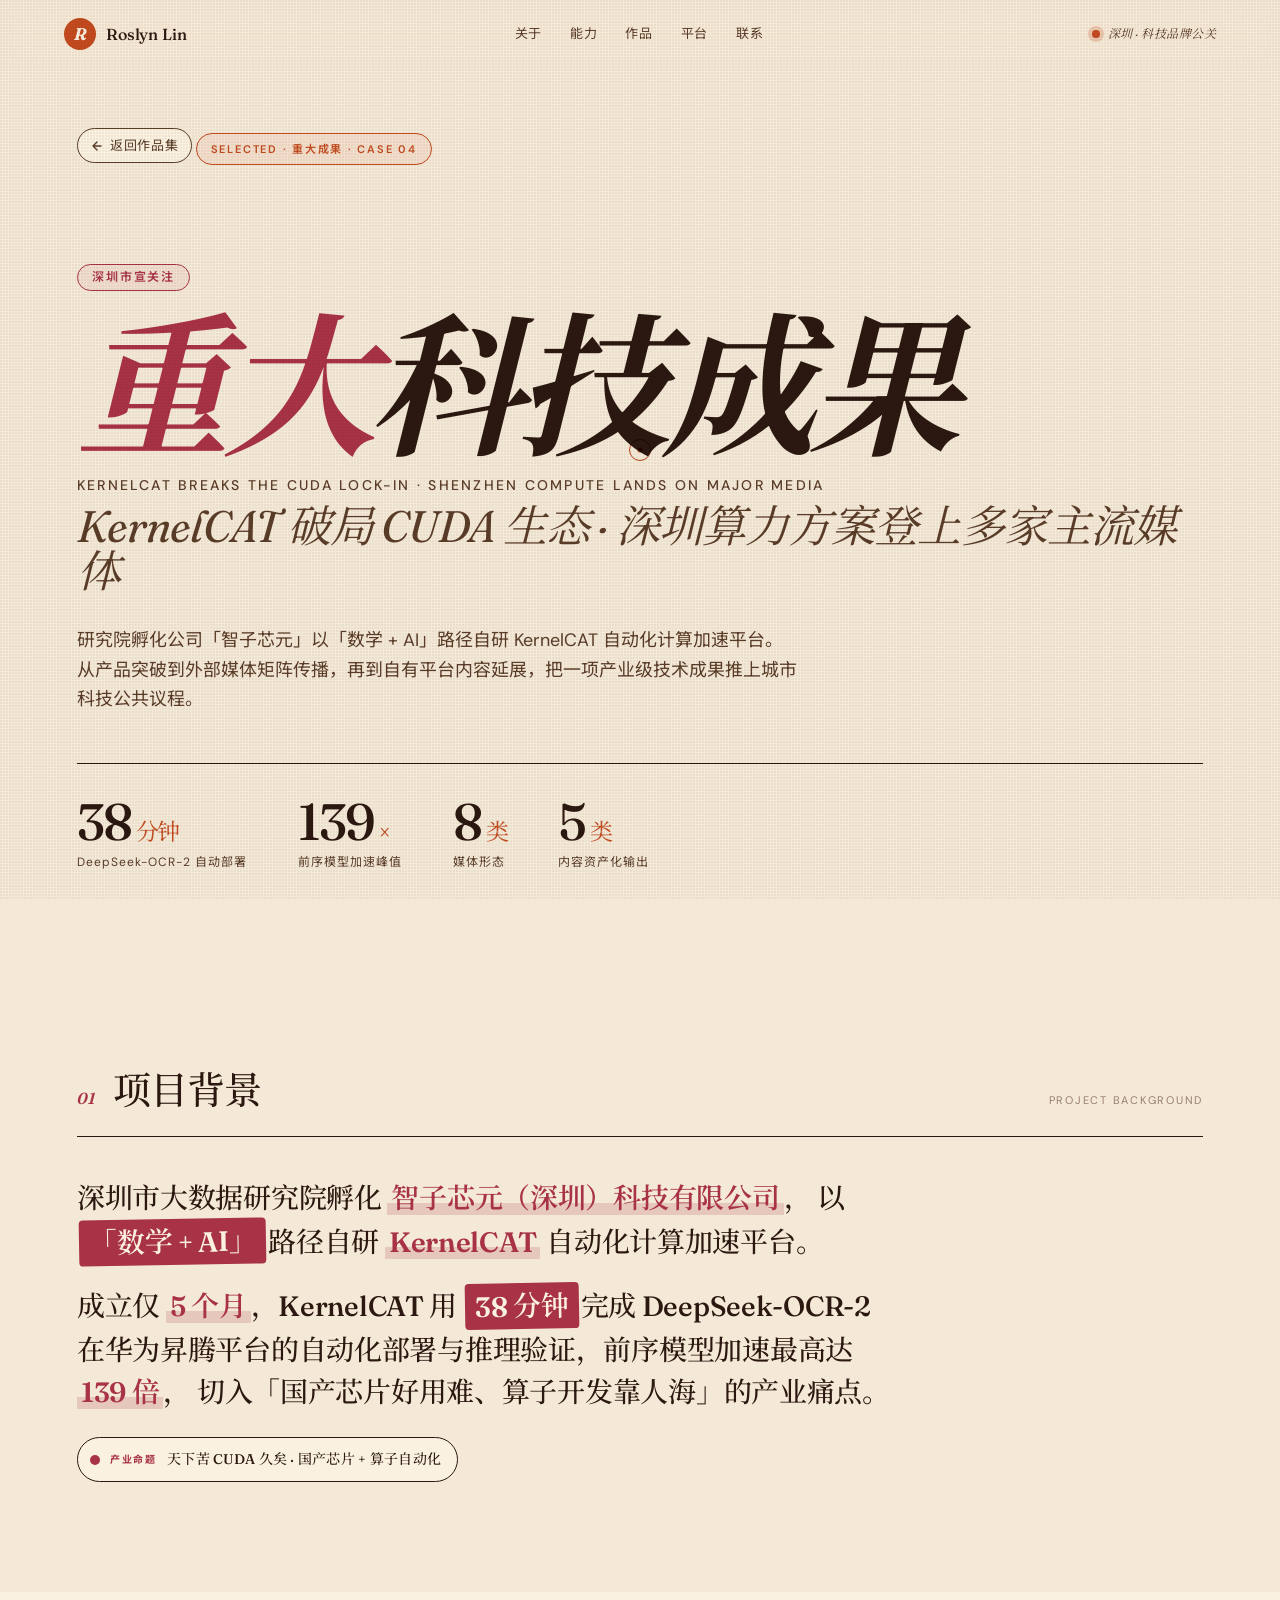
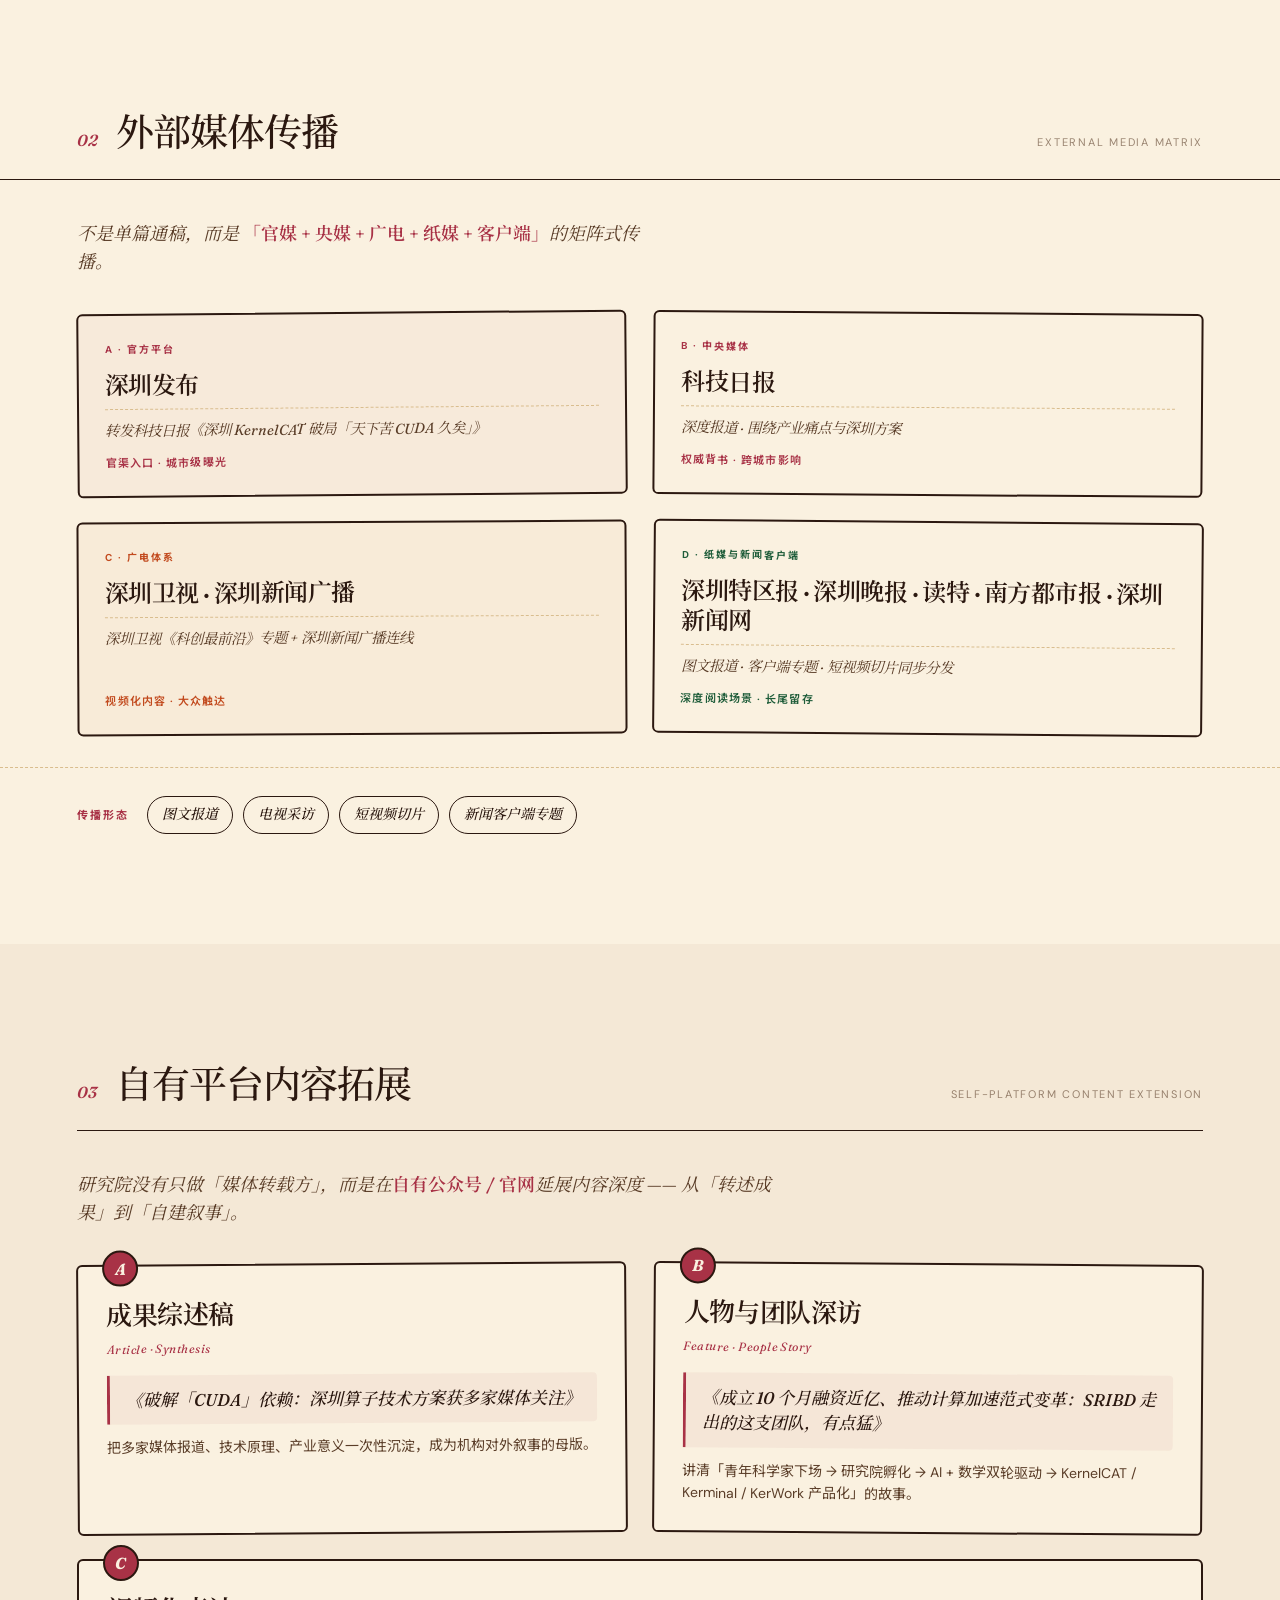
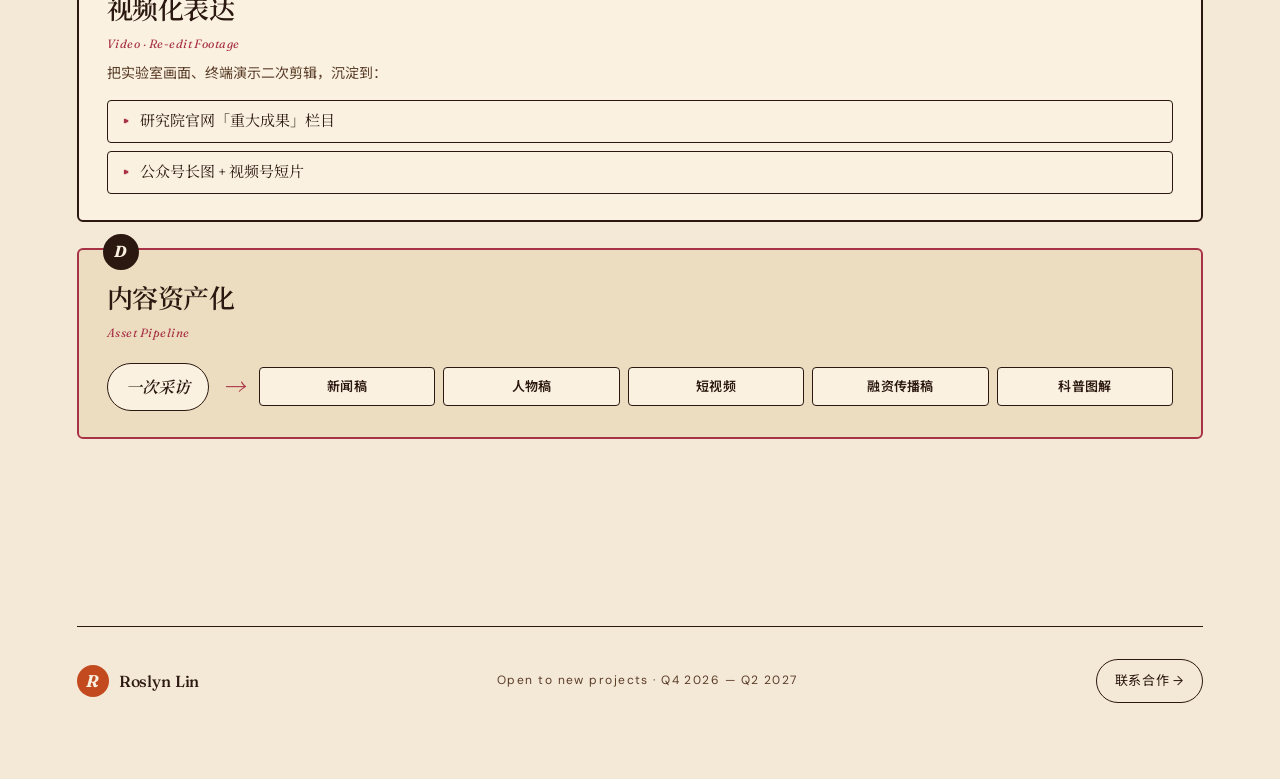
==== project-major-result.html @ 047f0de7 "v3.9.6: 重大成果 project page (KernelCAT) + 标杆塑造移到 03 媒体传播 10" ====
<!DOCTYPE html>
<html lang="zh-CN">
<head>
  <meta charset="UTF-8">
  <meta name="viewport" content="width=device-width, initial-scale=1.0">
  <meta name="description" content="深圳市宣关注重大科技成果 · KernelCAT 破局 CUDA 生态 · 深圳算力方案登上多家主流媒体 · 林镕 Roslyn Lin">
  <title>重大成果 · 项目详情 · 林镕 Roslyn Lin</title>
  <link rel="preconnect" href="https://fonts.googleapis.com">
  <link rel="preconnect" href="https://fonts.gstatic.com" crossorigin>
  <link href="https://fonts.googleapis.com/css2?family=Fraunces:ital,opsz,wght@0,9..144,300;0,9..144,400;0,9..144,500;0,9..144,600;0,9..144,700;1,9..144,300;1,9..144,400&family=DM+Sans:ital,opsz,wght@0,9..40,300;0,9..40,400;0,9..40,500;0,9..40,600;1,9..40,300;1,9..40,400&family=Noto+Serif+SC:wght@400;500;600;700&family=Noto+Sans+SC:wght@300;400;500;600;700&display=swap" rel="stylesheet">
  <link rel="stylesheet" href="styles.css">
</head>
<body class="page-project page-project-major">

  <!-- ============== TOP NAV ============== -->
  <header class="topbar">
    <div class="topbar-inner">
      <a class="brand" href="index.html">
        <span class="brand-mark">R</span>
        <span class="brand-name">Roslyn Lin</span>
      </a>
      <nav class="nav">
        <a href="index.html#about">关于</a>
        <a href="index.html#competencies">能力</a>
        <a href="index.html#work">作品</a>
        <a href="index.html#media">平台</a>
        <a href="index.html#contact">联系</a>
      </nav>
      <div class="meta-tag">
        <span class="meta-dot"></span>
        <span>深圳 · 科技品牌公关</span>
      </div>
    </div>
  </header>

  <main>

    <!-- ============== PAGE HERO ============== -->
    <section class="proj-hero proj-hero-major">
      <a class="back-link" href="index.html#work">
        <svg width="14" height="14" viewBox="0 0 14 14" fill="none"><path d="M11 7H3m0 0l4-4m-4 4l4 4" stroke="currentColor" stroke-width="1.4" stroke-linecap="round" stroke-linejoin="round"/></svg>
        返回作品集
      </a>

      <span class="kicker">Selected · 重大成果 · Case 04</span>

      <h1 class="proj-title">
        <span class="proj-title-tag">深圳市宣关注</span>
        <span class="proj-title-big"><em>重大</em>科技成果</span>
        <span class="proj-title-sub-en">KernelCAT Breaks the CUDA Lock-in · Shenzhen Compute Lands on Major Media</span>
        <span class="proj-subtitle">KernelCAT 破局 CUDA 生态 · 深圳算力方案登上多家主流媒体</span>
      </h1>

      <p class="proj-desc">研究院孵化公司「智子芯元」以「数学 + AI」路径自研 KernelCAT 自动化计算加速平台。从产品突破到外部媒体矩阵传播，再到自有平台内容延展，把一项产业级技术成果推上城市科技公共议程。</p>

      <div class="proj-stats">
        <div class="proj-stat">
          <span class="proj-num">38<small>分钟</small></span>
          <span class="proj-label">DeepSeek-OCR-2 自动部署</span>
        </div>
        <div class="proj-stat">
          <span class="proj-num">139<small>×</small></span>
          <span class="proj-label">前序模型加速峰值</span>
        </div>
        <div class="proj-stat">
          <span class="proj-num">8<small>类</small></span>
          <span class="proj-label">媒体形态</span>
        </div>
        <div class="proj-stat">
          <span class="proj-num">5<small>类</small></span>
          <span class="proj-label">内容资产化输出</span>
        </div>
      </div>
    </section>

    <!-- ============== PROJECT BACKGROUND ============== -->
    <section class="major-section">
      <div class="major-section-head">
        <span class="major-section-num">01</span>
        <h2 class="subhead">项目背景</h2>
        <span class="major-section-en">Project Background</span>
      </div>

      <div class="major-bg">
        <p class="major-bg-text">
          深圳市大数据研究院孵化
          <em>智子芯元（深圳）科技有限公司</em>，
          以 <span class="major-bg-mark">「数学 + AI」</span>路径自研
          <em>KernelCAT</em> 自动化计算加速平台。
        </p>
        <p class="major-bg-text">
          成立仅 <em>5 个月</em>，KernelCAT 用 <span class="major-bg-mark">38 分钟</span>完成
          DeepSeek-OCR-2 在华为昇腾平台的自动化部署与推理验证，前序模型加速最高达 <em>139 倍</em>，
          切入「国产芯片好用难、算子开发靠人海」的产业痛点。
        </p>
        <div class="major-bg-pill">
          <span class="major-bg-pill-tag">产业命题</span>
          <span class="major-bg-pill-text">天下苦 CUDA 久矣 · 国产芯片 + 算子自动化</span>
        </div>
      </div>
    </section>

    <!-- ============== EXTERNAL MEDIA MATRIX ============== -->
    <section class="major-section major-section-alt">
      <div class="major-section-head">
        <span class="major-section-num">02</span>
        <h2 class="subhead">外部媒体传播</h2>
        <span class="major-section-en">External Media Matrix</span>
      </div>

      <p class="major-lead">不是单篇通稿，而是 <em>「官媒 + 央媒 + 广电 + 纸媒 + 客户端」</em>的矩阵式传播。</p>

      <div class="major-media-grid">
        <article class="major-media-card major-media-card-official">
          <div class="major-media-cat">A · 官方平台</div>
          <h3 class="major-media-title">深圳发布</h3>
          <p class="major-media-headline">转发科技日报《深圳 KernelCAT 破局「天下苦 CUDA 久矣」》</p>
          <span class="major-media-role">官渠入口 · 城市级曝光</span>
        </article>

        <article class="major-media-card major-media-card-central">
          <div class="major-media-cat">B · 中央媒体</div>
          <h3 class="major-media-title">科技日报</h3>
          <p class="major-media-headline">深度报道 · 围绕产业痛点与深圳方案</p>
          <span class="major-media-role">权威背书 · 跨城市影响</span>
        </article>

        <article class="major-media-card major-media-card-broadcast">
          <div class="major-media-cat">C · 广电体系</div>
          <h3 class="major-media-title">深圳卫视 · 深圳新闻广播</h3>
          <p class="major-media-headline">深圳卫视《科创最前沿》专题 + 深圳新闻广播连线</p>
          <span class="major-media-role">视频化内容 · 大众触达</span>
        </article>

        <article class="major-media-card major-media-card-press">
          <div class="major-media-cat">D · 纸媒与新闻客户端</div>
          <h3 class="major-media-title">深圳特区报 · 深圳晚报 · 读特 · 南方都市报 · 深圳新闻网</h3>
          <p class="major-media-headline">图文报道 · 客户端专题 · 短视频切片同步分发</p>
          <span class="major-media-role">深度阅读场景 · 长尾留存</span>
        </article>
      </div>

      <div class="major-formats">
        <span class="major-formats-tag">传播形态</span>
        <div class="major-formats-list">
          <span class="major-format">图文报道</span>
          <span class="major-format">电视采访</span>
          <span class="major-format">短视频切片</span>
          <span class="major-format">新闻客户端专题</span>
        </div>
      </div>
    </section>

    <!-- ============== SELF-PLATFORM CONTENT EXTENSION ============== -->
    <section class="major-section">
      <div class="major-section-head">
        <span class="major-section-num">03</span>
        <h2 class="subhead">自有平台内容拓展</h2>
        <span class="major-section-en">Self-Platform Content Extension</span>
      </div>

      <p class="major-lead">研究院没有只做「媒体转载方」，而是在<em>自有公众号 / 官网</em>延展内容深度 —— 从「转述成果」到「自建叙事」。</p>

      <div class="major-own-grid">
        <article class="major-own-card">
          <span class="major-own-num">A</span>
          <h3 class="major-own-title">成果综述稿</h3>
          <p class="major-own-sub">Article · Synthesis</p>
          <blockquote class="major-own-quote">《破解「CUDA」依赖：深圳算子技术方案获多家媒体关注》</blockquote>
          <p class="major-own-desc">把多家媒体报道、技术原理、产业意义一次性沉淀，成为机构对外叙事的母版。</p>
        </article>

        <article class="major-own-card">
          <span class="major-own-num">B</span>
          <h3 class="major-own-title">人物与团队深访</h3>
          <p class="major-own-sub">Feature · People Story</p>
          <blockquote class="major-own-quote">《成立 10 个月融资近亿、推动计算加速范式变革：SRIBD 走出的这支团队，有点猛》</blockquote>
          <p class="major-own-desc">讲清「青年科学家下场 → 研究院孵化 → AI + 数学双轮驱动 → KernelCAT / Kerminal / KerWork 产品化」的故事。</p>
        </article>

        <article class="major-own-card major-own-card-wide">
          <span class="major-own-num">C</span>
          <h3 class="major-own-title">视频化表达</h3>
          <p class="major-own-sub">Video · Re-edit Footage</p>
          <p class="major-own-desc">把实验室画面、终端演示二次剪辑，沉淀到：</p>
          <ul class="major-own-channels">
            <li>研究院官网「重大成果」栏目</li>
            <li>公众号长图 + 视频号短片</li>
          </ul>
        </article>

        <article class="major-own-card major-own-card-wide major-own-card-asset">
          <span class="major-own-num">D</span>
          <h3 class="major-own-title">内容资产化</h3>
          <p class="major-own-sub">Asset Pipeline</p>
          <div class="major-asset-flow">
            <span class="major-asset-node">一次采访</span>
            <span class="major-asset-arrow">→</span>
            <div class="major-asset-grid">
              <span class="major-asset-item">新闻稿</span>
              <span class="major-asset-item">人物稿</span>
              <span class="major-asset-item">短视频</span>
              <span class="major-asset-item">融资传播稿</span>
              <span class="major-asset-item">科普图解</span>
            </div>
          </div>
        </article>
      </div>
    </section>

    <!-- ============== FOOTER ============== -->
    <footer class="site-end">
      <div class="end-divider"></div>
      <div class="end-inner">
        <a class="brand" href="index.html">
          <span class="brand-mark">R</span>
          <span class="brand-name">Roslyn Lin</span>
        </a>
        <p class="end-note">Open to new projects · Q4 2026 — Q2 2027</p>
        <a class="end-back" href="index.html#contact">联系合作 →</a>
      </div>
    </footer>
  </main>

  <!-- custom cursor + scroll -->
  <div class="cursor-dot"></div>
  <div class="cursor-ring"></div>
  <script src="main.js"></script>
</body>
</html>
---- styles.css ----
/* ============================================================
   ROSLYN LIN · PORTFOLIO  v3 — LIVELY EDITORIAL
   Anti-monochrome · high-saturation accents · active typography
   ============================================================ */

:root {
  /* === Lively warm palette (no black/white/gray) === */
  --bg:        #F4E8D6;        /* warm paper */
  --bg-2:      #ECDDC0;        /* cream darker */
  --bg-3:      #E5D2B0;        /* sand */
  --paper:     #FAF1E0;        /* light cream */
  --paper-2:   #F8EBD0;

  /* Deep neutrals — warm, never pure black */
  --ink:       #2B1810;        /* deep cocoa */
  --ink-2:     #5A3D28;        /* warm brown */
  --ink-3:     #8A6644;        /* tan */
  --ink-4:     #B5916A;        /* sand-warm */
  --ink-soft:  #D9BE94;

  /* === Five-section active accent palette === */
  --c-orange:    #C24A1E;      /* persimmon · action */
  --c-orange-2:  #E86A28;
  --c-green:     #1F5D3A;      /* jade · depth */
  --c-green-2:   #2D8250;
  --c-yellow:    #D9A521;      /* mustard · energy */
  --c-yellow-2:  #F2C84B;
  --c-red:       #A83246;      /* wine · breakthrough */
  --c-red-2:     #D14B5F;
  --c-blue:      #2E6B8F;      /* ink-blue · rare use */
  --c-plum:      #6B3A6B;      /* plum · creative */

  /* Theme per section (set inline) */
  --theme:        var(--c-orange);
  --theme-2:      var(--c-orange-2);

  /* Lines */
  --line:         #C8A878;
  --line-2:       #D9BD8E;
  --line-soft:    #E8D4A8;

  /* Type */
  --serif:    "Fraunces", "Noto Serif SC", Georgia, serif;
  --sans:     "DM Sans", "Noto Sans SC", -apple-system, sans-serif;

  /* Spacing */
  --pad-x:    clamp(24px, 5vw, 80px);
  --gap:      clamp(20px, 3vw, 48px);

  /* Motion */
  --ease:     cubic-bezier(0.22, 1, 0.36, 1);
  --ease-2:   cubic-bezier(0.65, 0, 0.35, 1);
}

/* Section themes — give each section its own color */
section.about          { --theme: var(--c-orange); --theme-2: var(--c-orange-2); }
section.stats          { --theme: var(--c-orange); --theme-2: var(--c-yellow); }
section.competencies   { --theme: var(--c-green);  --theme-2: var(--c-green-2); }
section.works          { --theme: var(--c-red);    --theme-2: var(--c-orange); }
section.media          { --theme: var(--c-yellow); --theme-2: var(--c-orange); }
section.timeline-section { --theme: var(--c-plum); --theme-2: var(--c-red); }
section.extras         { --theme: var(--c-green);  --theme-2: var(--c-yellow); }
section.contact        { --theme: var(--c-orange); --theme-2: var(--c-yellow); }

/* ============================================================
   RESET
   ============================================================ */
*, *::before, *::after { box-sizing: border-box; }
html, body { margin: 0; padding: 0; }
html { scroll-behavior: smooth; }
body {
  font-family: var(--sans);
  font-size: 16px;
  line-height: 1.65;
  color: var(--ink);
  background: var(--bg);
  -webkit-font-smoothing: antialiased;
  -moz-osx-font-smoothing: grayscale;
  text-rendering: optimizeLegibility;
  overflow-x: hidden;
  cursor: none;
}

img, svg { display: block; max-width: 100%; }
a { color: inherit; text-decoration: none; }
ul, ol { list-style: none; padding: 0; margin: 0; }
button { font: inherit; cursor: none; border: none; background: none; color: inherit; }

::selection {
  background: var(--c-orange);
  color: var(--paper);
}

/* Subtle warm grain */
body::before {
  content: "";
  position: fixed;
  inset: 0;
  pointer-events: none;
  z-index: 1000;
  opacity: 0.05;
  background-image: radial-gradient(circle at 1px 1px, var(--ink) 1px, transparent 0);
  background-size: 3px 3px;
}

/* ==== Custom cursor ==== */
.cursor {
  position: fixed;
  top: 0; left: 0;
  width: 22px; height: 22px;
  pointer-events: none;
  z-index: 9999;
  mix-blend-mode: multiply;
  will-change: transform;
}
.cursor::before {
  content: "";
  position: absolute;
  top: 50%; left: 50%;
  width: 5px; height: 5px;
  background: var(--c-orange);
  border-radius: 50%;
  transform: translate(-50%, -50%);
}
.cursor::after {
  content: "";
  position: absolute;
  top: 50%; left: 50%;
  width: 22px; height: 22px;
  border: 1.5px solid var(--c-orange);
  border-radius: 50%;
  transform: translate(-50%, -50%);
  transition: width 0.25s var(--ease), height 0.25s var(--ease), border-color 0.25s var(--ease), background 0.25s var(--ease);
}
.cursor.hover::before { background: var(--c-red); }
.cursor.hover::after {
  width: 48px; height: 48px;
  border-color: var(--c-red);
  background: rgba(168, 50, 70, 0.06);
}
@media (max-width: 860px) {
  body, button { cursor: auto; }
  .cursor { display: none; }
}

/* ============================================================
   TYPOGRAPHY BASE
   ============================================================ */
.kicker {
  font-family: var(--sans);
  font-size: 12px;
  font-weight: 600;
  letter-spacing: 0.18em;
  text-transform: uppercase;
  color: var(--theme);
}
.kicker-sub {
  display: block;
  font-family: var(--serif);
  font-style: italic;
  font-size: 13px;
  letter-spacing: 0;
  text-transform: none;
  color: var(--ink-3);
  margin-top: 6px;
}

/* ============================================================
   TOPBAR
   ============================================================ */
.topbar {
  position: fixed;
  top: 0; left: 0; right: 0;
  z-index: 100;
  padding: 18px var(--pad-x);
  background: rgba(244, 232, 214, 0.78);
  backdrop-filter: blur(14px) saturate(140%);
  -webkit-backdrop-filter: blur(14px) saturate(140%);
  border-bottom: 1px solid transparent;
  transition: border-color 0.4s var(--ease), background 0.4s var(--ease);
}
.topbar.scrolled {
  border-bottom-color: var(--line-2);
  background: rgba(244, 232, 214, 0.92);
}
.topbar-inner {
  display: flex;
  align-items: center;
  justify-content: space-between;
  gap: 24px;
  max-width: 1440px;
  margin: 0 auto;
}
.brand {
  display: flex;
  align-items: center;
  gap: 10px;
  font-family: var(--serif);
  font-weight: 500;
  font-size: 16px;
}
.brand-mark {
  display: grid;
  place-items: center;
  width: 32px; height: 32px;
  background: var(--c-orange);
  color: var(--paper);
  font-family: var(--serif);
  font-weight: 700;
  font-style: italic;
  font-size: 17px;
  border-radius: 50%;
  letter-spacing: -0.02em;
  transition: transform 0.4s var(--ease), background 0.4s var(--ease);
}
.brand:hover .brand-mark {
  transform: rotate(-15deg) scale(1.1);
  background: var(--c-red);
}
.brand-name { letter-spacing: -0.01em; color: var(--ink); }
.nav {
  display: flex;
  gap: 28px;
  font-size: 13px;
  letter-spacing: 0.05em;
}
.nav a {
  position: relative;
  padding: 4px 0;
  color: var(--ink-2);
  transition: color 0.3s var(--ease);
}
.nav a:hover, .nav a.active { color: var(--c-orange); }
.nav a::after {
  content: "";
  position: absolute;
  bottom: 0; left: 0;
  width: 0; height: 2px;
  background: var(--c-orange);
  transition: width 0.4s var(--ease);
}
.nav a:hover::after, .nav a.active::after { width: 100%; }
.meta-tag {
  display: flex;
  align-items: center;
  gap: 8px;
  font-size: 12px;
  color: var(--ink-2);
  letter-spacing: 0.04em;
  font-family: var(--serif);
  font-style: italic;
}
.meta-dot {
  width: 8px; height: 8px;
  border-radius: 50%;
  background: var(--c-orange);
  box-shadow: 0 0 0 4px rgba(194, 74, 30, 0.22);
  animation: pulse 2.4s ease-in-out infinite;
}
@keyframes pulse {
  0%, 100% { box-shadow: 0 0 0 4px rgba(194, 74, 30, 0.22); }
  50%      { box-shadow: 0 0 0 10px rgba(194, 74, 30, 0.04); }
}

/* ============================================================
   FLOATING STICKERS (page decorations)
   ============================================================ */
.sticker {
  position: absolute;
  font-family: var(--serif);
  font-style: italic;
  font-weight: 400;
  pointer-events: none;
  z-index: 5;
}
.sticker-portfolio {
  bottom: 10%;
  right: 6%;
  font-size: 13px;
  color: var(--paper);
  background: var(--c-red);
  padding: 8px 16px;
  transform: rotate(8deg);
  border-radius: 100px;
  letter-spacing: 0.04em;
}

/* ============================================================
   HERO
   ============================================================ */
.hero {
  position: relative;
  min-height: 120vh;
  padding: 200px var(--pad-x) 120px;
  display: flex;
  align-items: center;
  overflow: hidden;
}
.hero::before {
  content: "";
  position: absolute;
  inset: 0;
  background:
    radial-gradient(ellipse at 12% 20%, rgba(194, 74, 30, 0.18), transparent 40%),
    radial-gradient(ellipse at 90% 80%, rgba(31, 93, 58, 0.14), transparent 45%),
    radial-gradient(circle at 50% 100%, rgba(217, 165, 33, 0.12), transparent 60%);
  pointer-events: none;
  z-index: 0;
}
.hero-grid {
  width: 100%;
  max-width: 1440px;
  margin: 0 auto;
  position: relative;
  z-index: 2;
}
.hero-meta {
  display: flex;
  flex-direction: column;
  gap: 4px;
  margin-bottom: clamp(40px, 8vh, 80px);
}
.hero-title {
  font-family: "Noto Serif SC", "Fraunces", Georgia, serif;
  font-weight: 700;
  font-size: clamp(56px, 11vw, 180px);
  line-height: 1.12;
  letter-spacing: -0.04em;
  margin: 0 0 24px;
  color: var(--ink);
  font-feature-settings: "ss01" on;
}
.line { display: block; overflow: hidden; position: relative; padding: 0.06em 0; }
.line-1 { padding-left: 0; }
.line-2 { padding-left: clamp(40px, 8vw, 120px); }
.line-3 { padding-left: 0; }
.line-4 { padding-left: clamp(80px, 14vw, 200px); }

.line-1 .word {
  color: var(--c-orange);
  font-style: italic;
  font-weight: 800;
  letter-spacing: -0.05em;
}
.line-2 .word {
  color: var(--ink);
  font-weight: 700;
  letter-spacing: -0.04em;
  font-style: normal;
}
.line-3 .word {
  color: var(--c-green);
  font-style: italic;
  font-weight: 800;
  letter-spacing: -0.05em;
}
.line-4 .word {
  color: var(--ink);
  font-weight: 700;
  letter-spacing: -0.04em;
  font-style: normal;
  display: inline-block;
  transform: rotate(-2deg);
  position: relative;
}
.line-4 .word em {
  font-style: italic;
  color: var(--c-red);
  font-weight: 800;
  display: inline-block;
  transform: rotate(2deg);
}

/* Single highlight — keep only one for breathing room */
.hl {
  position: relative;
  display: inline-block;
  padding: 0 0.08em;
  z-index: 0;
}
.hl::before {
  content: "";
  position: absolute;
  inset: 18% 0 12% 0;
  background: var(--c-yellow);
  z-index: -1;
  transform: skewX(-8deg);
  border-radius: 2px;
}
.hl-yellow {
  position: relative;
  display: inline-block;
  padding: 0 0.08em;
  z-index: 0;
}
.hl-yellow::before {
  content: "";
  position: absolute;
  inset: 18% 0 12% 0;
  background: var(--c-orange);
  z-index: -1;
  transform: skewX(-8deg);
  border-radius: 2px;
  opacity: 0.95;
}
.hl-green {
  position: relative;
  display: inline-block;
  padding: 0 0.08em;
  z-index: 0;
}
.hl-green::before {
  content: "";
  position: absolute;
  inset: 18% 0 12% 0;
  background: var(--c-yellow-2);
  z-index: -1;
  transform: skewX(-6deg);
  border-radius: 2px;
}

.hero-bottom {
  display: flex;
  align-items: flex-end;
  justify-content: space-between;
  gap: 40px;
  margin-top: clamp(80px, 14vh, 140px);
  padding-top: 32px;
  border-top: 1px solid var(--line-2);
}
.hero-intro { max-width: 560px; }
.lead {
  font-family: var(--serif);
  font-size: clamp(20px, 2vw, 26px);
  line-height: 1.4;
  margin: 0 0 10px;
  font-weight: 400;
}
.lead strong {
  font-weight: 600;
  background: linear-gradient(120deg, var(--c-orange) 0%, var(--c-red) 100%);
  -webkit-background-clip: text;
  background-clip: text;
  -webkit-text-fill-color: transparent;
}
.lead-sub {
  font-size: 14.5px;
  line-height: 1.65;
  color: var(--ink-2);
  margin: 0;
}

.ghost-cta {
  display: inline-flex;
  align-items: center;
  gap: 10px;
  padding: 14px 22px;
  border: 1.5px solid var(--ink);
  border-radius: 100px;
  font-size: 13px;
  letter-spacing: 0.06em;
  color: var(--ink);
  background: var(--paper);
  transition: all 0.4s var(--ease);
  position: relative;
}
.ghost-cta:hover {
  background: var(--c-orange);
  border-color: var(--c-orange);
  color: var(--paper);
  transform: rotate(-2deg);
}
.ghost-cta svg { transition: transform 0.4s var(--ease); }
.ghost-cta:hover svg { transform: translateX(4px) rotate(0deg); }

.scroll-cue {
  position: absolute;
  bottom: 30px;
  left: var(--pad-x);
  display: flex;
  align-items: center;
  gap: 12px;
  font-size: 11px;
  letter-spacing: 0.18em;
  text-transform: uppercase;
  color: var(--ink-3);
  z-index: 2;
}
.scroll-line {
  width: 60px; height: 1px;
  background: var(--ink-3);
  position: relative;
  overflow: hidden;
}
.scroll-line::after {
  content: "";
  position: absolute;
  inset: 0;
  background: var(--c-orange);
  transform: translateX(-100%);
  animation: scrollLine 2.4s ease-in-out infinite;
}
@keyframes scrollLine {
  0% { transform: translateX(-100%); }
  60% { transform: translateX(100%); }
  100% { transform: translateX(100%); }
}

/* ============================================================
   DECK (marquee)
   ============================================================ */
.deck {
  border-top: 2px solid var(--ink);
  border-bottom: 2px solid var(--ink);
  overflow: hidden;
  padding: 32px 0;
  background: var(--c-yellow);
  transform: rotate(-1.2deg);
  margin: 40px 0 -20px;
  position: relative;
  z-index: 3;
}
.deck-track {
  display: flex;
  gap: 36px;
  white-space: nowrap;
  animation: marquee 50s linear infinite;
  font-family: var(--serif);
  font-size: clamp(24px, 3vw, 44px);
  font-weight: 400;
  letter-spacing: -0.015em;
  color: var(--ink);
}
.deck-track span:nth-child(odd) {
  color: var(--c-red);
  font-style: italic;
}
@keyframes marquee {
  from { transform: translateX(0); }
  to   { transform: translateX(-50%); }
}

/* ============================================================
   SECTION HEAD
   ============================================================ */
section { padding: clamp(80px, 12vh, 140px) var(--pad-x); position: relative; }

.section-head {
  display: flex;
  align-items: baseline;
  gap: 24px;
  margin-bottom: clamp(40px, 6vh, 80px);
  max-width: 1440px;
  margin-left: auto;
  margin-right: auto;
  padding-bottom: 24px;
  border-bottom: 1px solid var(--line-2);
  position: relative;
}
.num {
  font-family: var(--serif);
  font-style: italic;
  font-size: 22px;
  color: var(--theme);
  font-weight: 500;
  background: var(--theme);
  -webkit-background-clip: text;
  background-clip: text;
  -webkit-text-fill-color: transparent;
}
.section-title {
  font-family: var(--serif);
  font-weight: 400;
  font-size: clamp(28px, 4vw, 48px);
  line-height: 1;
  letter-spacing: -0.02em;
  margin: 0;
  color: var(--ink);
}
.section-zh {
  font-size: 13px;
  letter-spacing: 0.16em;
  color: var(--ink-3);
  margin-left: auto;
}
.section-head::after {
  content: "";
  position: absolute;
  bottom: -4px; left: 0;
  width: 60px; height: 4px;
  background: var(--theme);
}

.lead-text {
  font-family: var(--serif);
  font-size: clamp(20px, 2.2vw, 30px);
  line-height: 1.35;
  font-weight: 400;
  color: var(--ink-2);
  max-width: 800px;
  margin: 0 0 clamp(60px, 8vh, 100px);
  letter-spacing: -0.015em;
}
.lead-text em { font-style: italic; color: var(--theme); }

/* ============================================================
   ABOUT
   ============================================================ */
.about { background: var(--bg); position: relative; }
.about-grid {
  display: grid;
  grid-template-columns: 1.5fr 1fr;
  gap: clamp(40px, 6vw, 100px);
  max-width: 1440px;
  margin: 0 auto;
}
.about-main .display {
  font-family: var(--serif);
  font-size: clamp(28px, 4vw, 52px);
  line-height: 1.18;
  letter-spacing: -0.025em;
  font-weight: 400;
  margin: 0 0 40px;
  color: var(--ink);
}
.about-main .display em {
  font-style: italic;
  color: var(--c-orange);
  font-weight: 500;
  position: relative;
  display: inline-block;
}
.about-main .display em::after {
  content: "";
  position: absolute;
  bottom: 4px; left: 0;
  width: 100%; height: 8px;
  background: var(--c-yellow);
  opacity: 0.5;
  z-index: -1;
}
.body {
  font-size: 16px;
  line-height: 1.75;
  color: var(--ink-2);
  margin: 0 0 18px;
  max-width: 60ch;
}
.body strong { color: var(--c-orange); font-weight: 700; }

.field-list {
  margin-top: 50px;
  padding-top: 30px;
  border-top: 2px solid var(--ink);
}
.field {
  display: grid;
  grid-template-columns: 100px 1fr;
  gap: 24px;
  padding: 14px 0;
  border-bottom: 1px dashed var(--line-2);
}
.field-key {
  font-size: 12px;
  letter-spacing: 0.16em;
  text-transform: uppercase;
  color: var(--c-orange);
  padding-top: 3px;
  font-weight: 600;
}
.field-val {
  font-family: var(--serif);
  font-size: 15.5px;
  color: var(--ink);
  font-weight: 400;
}

.about-side {
  display: flex;
  flex-direction: column;
  gap: 40px;
  padding-top: 14px;
}
.aside-label {
  font-size: 11px;
  letter-spacing: 0.2em;
  text-transform: uppercase;
  color: var(--c-green);
  margin-bottom: 18px;
  padding-bottom: 8px;
  border-bottom: 1px solid var(--line-2);
  font-weight: 600;
}
.about-side ul {
  display: flex;
  flex-wrap: wrap;
  gap: 8px;
}
.about-side li {
  font-family: var(--serif);
  font-size: 14px;
  padding: 6px 14px;
  background: var(--paper);
  border: 1px solid var(--line-2);
  border-radius: 100px;
  color: var(--ink-2);
  transition: all 0.3s var(--ease);
}
.about-side li:nth-child(2n) { border-color: var(--c-yellow); color: var(--ink); }
.about-side li:nth-child(3n) { border-color: var(--c-red); color: var(--ink); }
.about-side li:hover {
  background: var(--c-orange);
  color: var(--paper);
  border-color: var(--c-orange);
  transform: translateY(-2px) rotate(-2deg);
}

/* ============================================================
   STATS — bold colored layout
   ============================================================ */
.stats {
  background: var(--c-orange);
  color: var(--paper);
  padding: clamp(80px, 14vh, 160px) var(--pad-x);
  position: relative;
  overflow: hidden;
}
.stats::before {
  content: "";
  position: absolute;
  inset: 0;
  background:
    radial-gradient(circle at 20% 30%, rgba(217, 165, 33, 0.4), transparent 50%),
    radial-gradient(circle at 80% 70%, rgba(168, 50, 70, 0.3), transparent 60%);
  pointer-events: none;
}
.stats::after {
  content: "NUMBERS";
  position: absolute;
  top: 30px; right: var(--pad-x);
  font-family: var(--serif);
  font-style: italic;
  font-size: clamp(80px, 14vw, 220px);
  font-weight: 300;
  color: var(--paper);
  opacity: 0.08;
  letter-spacing: -0.04em;
  pointer-events: none;
}
.stats .stat-row {
  display: grid;
  max-width: 1440px;
  margin: 0 auto;
  position: relative;
}
.stats .stat-row + .stat-row {
  border-top: 1px solid rgba(250, 241, 224, 0.18);
}

/* === Row layouts: 3 different rhythms === */
.stats .row-1col { grid-template-columns: 1fr; }
.stats .row-2col { grid-template-columns: 1fr 1fr; }
.stats .row-3col { grid-template-columns: 1fr 1fr 1fr; }

.stat {
  padding: clamp(36px, 6vh, 64px) clamp(20px, 3vw, 50px);
  position: relative;
}
/* vertical dividers */
.row-2col .stat + .stat,
.row-3col .stat + .stat { border-left: 1px solid rgba(250, 241, 224, 0.18); }

/* row 1: horizontal layout — number left, body right */
.stats .stat-large {
  display: grid;
  grid-template-columns: auto 1fr;
  align-items: center;
  gap: clamp(32px, 5vw, 80px);
  padding: clamp(60px, 9vh, 100px) clamp(20px, 3vw, 50px);
}
.stats .stat-large .stat-body {
  display: flex;
  flex-direction: column;
  gap: 10px;
  max-width: 540px;
}
.stats .stat-large .stat-desc {
  font-size: 14px;
  line-height: 1.7;
  color: rgba(250, 241, 224, 0.8);
  margin: 0;
}

/* num color accents per row (paper/yellow alternating per cell) */
.stats .row-1col .stat-num { color: var(--c-yellow); }
.stats .row-2col .stat:nth-child(1) .stat-num { color: var(--paper); }
.stats .row-2col .stat:nth-child(2) .stat-num { color: var(--c-yellow); }
.stats .row-3col .stat:nth-child(1) .stat-num { color: var(--c-yellow); }
.stats .row-3col .stat:nth-child(2) .stat-num { color: var(--paper); }
.stats .row-3col .stat:nth-child(3) .stat-num { color: var(--paper); }

/* row 1 stat — number sits inline with suffix on same baseline */
.stats .stat-large .stat-num {
  font-size: clamp(120px, 18vw, 280px);
  font-weight: 400;
  letter-spacing: -0.06em;
  line-height: 0.85;
}
.stats .stat-large .stat-suffix {
  font-size: clamp(40px, 5.5vw, 80px);
  margin-left: 8px;
  vertical-align: 0.18em;
}

.stat-num {
  display: inline-block;
  font-family: var(--serif);
  font-size: clamp(60px, 9vw, 140px);
  line-height: 0.9;
  font-weight: 400;
  letter-spacing: -0.05em;
  font-feature-settings: "lnum" on, "ss01" on;
  color: var(--paper);
}
.stat-suffix {
  font-family: var(--serif);
  font-style: italic;
  font-size: clamp(24px, 3vw, 44px);
  color: var(--paper);
  margin-left: 4px;
  font-weight: 400;
  opacity: 0.85;
}
.stat-label {
  display: block;
  margin-top: 16px;
  font-size: 13px;
  letter-spacing: 0.14em;
  text-transform: uppercase;
  color: rgba(250, 241, 224, 0.8);
  font-weight: 500;
}

/* ============================================================
   COMPETENCIES
   ============================================================ */
.competencies { background: var(--bg-2); }

.comp-grid {
  display: grid;
  grid-template-columns: repeat(12, 1fr);
  gap: 16px;
  max-width: 1440px;
  margin: 0 auto;
}
.comp-card {
  padding: 40px 36px 50px;
  background: var(--paper);
  position: relative;
  transition: transform 0.5s var(--ease), background 0.5s var(--ease), color 0.5s var(--ease);
  overflow: hidden;
  border: none;
}
.comp-card.c1 { grid-column: 1 / span 7; }
.comp-card.c2 { grid-column: 8 / span 5; }
.comp-card.c3 { grid-column: 1 / span 5; }
.comp-card.c4 { grid-column: 6 / span 7; }
.comp-card.c5 { grid-column: 1 / span 8; }
.comp-card.c6 { grid-column: 9 / span 4; }

.comp-card:nth-child(1) { --accent-color: var(--c-orange); }
.comp-card:nth-child(2) { --accent-color: var(--c-green); }
.comp-card:nth-child(3) { --accent-color: var(--c-yellow); }
.comp-card:nth-child(4) { --accent-color: var(--c-red); }
.comp-card:nth-child(5) { --accent-color: var(--c-plum); }
.comp-card:nth-child(6) { --accent-color: var(--c-blue); }

/* Per-card unique decorations */
.c1 { background: var(--paper); }
.c1 .comp-deco.deco-line {
  position: absolute;
  top: 0; left: 0;
  width: 100%; height: 10px;
  background: var(--c-orange);
}
.c1:hover .comp-deco.deco-line { height: 100%; opacity: 0.15; transition: height 0.5s var(--ease); }

.c2 { background: var(--bg); border: 2px solid var(--ink); }
.c2 .comp-deco.deco-dot {
  position: absolute;
  top: 36px; right: 32px;
  width: 60px; height: 60px;
  background: var(--c-green);
  border-radius: 50%;
  z-index: 0;
}
.c2 .comp-deco.deco-dot::after {
  content: "";
  position: absolute;
  inset: 18px;
  background: var(--paper);
  border-radius: 50%;
}
.c2 .comp-deco.deco-line-bottom {
  position: absolute;
  bottom: 0; left: 0;
  width: 70%; height: 4px;
  background: var(--c-green);
}
.c2 > *:not(.comp-deco) { position: relative; z-index: 1; }

.c3 { background: var(--c-yellow); color: var(--ink); }
.c3::after {
  content: "";
  position: absolute;
  inset: 0;
  background: radial-gradient(circle at 1px 1px, rgba(43, 24, 16, 0.18) 1px, transparent 0);
  background-size: 8px 8px;
  pointer-events: none;
}
.c3 > * { position: relative; z-index: 1; }
.c3 .comp-i { background: var(--ink); color: var(--paper); border-color: var(--ink); }
.c3 h3, .c3 .comp-label { color: var(--ink); }
.c3 p { color: var(--ink-2); }

.comp-platforms {
  display: flex;
  gap: 8px;
  margin-top: 20px;
}
.plat {
  width: 44px; height: 44px;
  display: grid;
  place-items: center;
  border-radius: 50%;
  font-family: var(--serif);
  font-weight: 700;
  font-size: 16px;
  color: var(--paper);
  background: var(--ink);
  transition: transform 0.3s var(--ease);
}
.plat.p1 { background: var(--c-green); }
.plat.p2 { background: var(--c-blue); }
.plat.p3 { background: var(--c-orange); }
.plat.p4 { background: var(--c-red); }
.plat:hover { transform: translateY(-4px) rotate(8deg); }

.c4 {
  background: var(--ink);
  color: var(--paper);
}
.c4 .comp-giant-num {
  position: absolute;
  top: -10px; right: -10px;
  font-family: var(--serif);
  font-style: italic;
  font-weight: 300;
  font-size: 200px;
  line-height: 1;
  color: var(--c-red);
  opacity: 0.18;
  pointer-events: none;
  letter-spacing: -0.05em;
}
.c4 .comp-i { background: var(--c-red); color: var(--paper); border-color: var(--c-red); }
.c4 .comp-label { color: var(--c-yellow); }
.c4 h3 { color: var(--paper); }
.c4 p { color: rgba(250, 241, 224, 0.8); }
.c4 .comp-tags li {
  background: transparent;
  border-color: rgba(250, 241, 224, 0.3);
  color: rgba(250, 241, 224, 0.8);
}

.c5 {
  background: var(--paper);
  border: 2px dashed var(--c-plum);
}
.c5 .comp-deco.deco-stamp {
  position: absolute;
  top: 30px; right: 30px;
  display: inline-block;
  padding: 8px 16px;
  background: var(--c-plum);
  color: var(--paper);
  font-family: var(--serif);
  font-size: 12px;
  font-weight: 700;
  letter-spacing: 0.12em;
  transform: rotate(8deg);
  border: 2px solid var(--paper);
  outline: 1.5px solid var(--c-plum);
  font-style: italic;
}
.c5 .comp-i { background: var(--c-plum); color: var(--paper); border-color: var(--c-plum); }
.c5 .comp-label { color: var(--c-plum); }
.c5 h3 { color: var(--ink); }

.c6 {
  background: var(--c-blue);
  color: var(--paper);
  transform: rotate(-1deg);
}
.c6:hover { transform: rotate(0) translateY(-4px); }
.c6 .comp-deco.deco-burst {
  position: absolute;
  top: 30px; right: 30px;
  font-size: 60px;
  color: var(--c-yellow);
  font-family: var(--serif);
  animation: spinBurst 8s linear infinite;
}
@keyframes spinBurst {
  from { transform: rotate(0); }
  to   { transform: rotate(360deg); }
}
.c6 .rotate-title {
  transform: rotate(-2deg);
  display: inline-block;
  transform-origin: left center;
}
.c6 .comp-i { background: var(--paper); color: var(--c-blue); border-color: var(--paper); }
.c6 .comp-label { color: var(--c-yellow); }
.c6 h3 { color: var(--paper); }
.c6 p { color: rgba(250, 241, 224, 0.85); }
.c6 .comp-tags li {
  background: transparent;
  border-color: rgba(250, 241, 224, 0.4);
  color: rgba(250, 241, 224, 0.85);
}

/* Common comp elements */
.comp-card h3 {
  font-family: "Noto Serif SC", var(--serif);
  font-weight: 700;
  font-size: clamp(24px, 2.4vw, 32px);
  line-height: 1.15;
  letter-spacing: -0.02em;
  margin: 0 0 16px;
}
.comp-card p {
  font-size: 14.5px;
  line-height: 1.7;
  color: var(--ink-2);
  margin: 0 0 24px;
  transition: color 0.4s var(--ease);
  max-width: 56ch;
}
.comp-card .comp-label {
  display: block;
  font-family: var(--sans);
  font-size: 10px;
  letter-spacing: 0.24em;
  text-transform: uppercase;
  color: var(--accent-color);
  margin-bottom: 12px;
  font-weight: 700;
}
.comp-i {
  position: absolute;
  top: 30px; right: 32px;
  font-family: var(--serif);
  font-style: italic;
  font-size: 14px;
  color: var(--accent-color);
  display: inline-block;
  padding: 3px 10px;
  border: 1.5px solid var(--accent-color);
  border-radius: 100px;
  font-weight: 600;
  transition: all 0.4s var(--ease);
  z-index: 2;
  background: transparent;
}
.comp-tags {
  display: flex;
  flex-wrap: wrap;
  gap: 6px;
}
.comp-tags li {
  font-size: 11px;
  padding: 4px 10px;
  border: 1px solid var(--line-2);
  border-radius: 100px;
  color: var(--ink-2);
  letter-spacing: 0.04em;
  transition: all 0.4s var(--ease);
}

/* ============================================================
   WORKS / FEATURED PROJECTS
   ============================================================ */
.works { background: var(--bg); }

.featured-project {
  display: grid;
  grid-template-columns: 1fr 1fr;
  gap: clamp(48px, 7vw, 120px);
  align-items: center;
  max-width: 1440px;
  margin: 0 auto clamp(80px, 10vh, 120px);
  padding: clamp(40px, 6vw, 80px) 0;
  border-top: 1px solid var(--line-2);
  position: relative;
}
.featured-project.reverse { direction: rtl; }
.featured-project.reverse > * { direction: ltr; }

.featured-project::before {
  content: "";
  position: absolute;
  top: -2px; left: 0;
  width: 120px; height: 4px;
  background: var(--c-red);
}
.featured-project.fp-2::before { background: var(--c-green); }
.fp-meta { max-width: 560px; }
.featured-project.reverse .fp-meta { margin-left: auto; }
.fp-tag {
  display: inline-block;
  font-size: 11px;
  letter-spacing: 0.2em;
  text-transform: uppercase;
  color: var(--c-red);
  padding: 4px 12px;
  margin-bottom: 24px;
  border: 1.5px solid var(--c-red);
  border-radius: 100px;
  font-weight: 600;
}
.featured-project.fp-2 .fp-tag { color: var(--c-green); border-color: var(--c-green); }
.fp-title {
  font-family: var(--serif);
  font-weight: 400;
  font-size: clamp(36px, 5vw, 64px);
  line-height: 1.0;
  letter-spacing: -0.03em;
  margin: 0 0 24px;
  color: var(--ink);
}
.featured-project.fp-1 .fp-title em,
.featured-project.fp-1 .fp-title .accent {
  color: var(--c-orange);
  font-style: italic;
}
.featured-project.fp-2 .fp-title em,
.featured-project.fp-2 .fp-title .accent {
  color: var(--c-green);
  font-style: italic;
}
.fp-desc {
  font-size: 15.5px;
  line-height: 1.75;
  color: var(--ink-2);
  margin: 0 0 36px;
  max-width: 50ch;
}
.fp-stats {
  display: flex;
  align-items: baseline;
  gap: clamp(24px, 4vw, 48px);
  padding: 24px 0;
  border-top: 2px solid var(--ink);
  border-bottom: 2px solid var(--ink);
  margin-bottom: 30px;
}
.fp-stat { flex: 1; }
.fp-num {
  display: block;
  font-family: var(--serif);
  font-size: clamp(28px, 3.5vw, 44px);
  font-weight: 500;
  letter-spacing: -0.02em;
  color: var(--c-red);
  line-height: 1;
}
.featured-project.fp-2 .fp-num { color: var(--c-green); }
.fp-num small {
  font-size: 0.5em;
  color: var(--c-orange);
  margin-left: 2px;
  font-style: italic;
}
.fp-label {
  display: block;
  font-size: 11px;
  letter-spacing: 0.14em;
  text-transform: uppercase;
  color: var(--ink-3);
  margin-top: 8px;
  font-weight: 600;
}
.fp-link {
  display: inline-flex;
  align-items: center;
  gap: 8px;
  font-size: 13px;
  letter-spacing: 0.08em;
  color: var(--ink);
  border-bottom: 2px solid var(--ink);
  padding-bottom: 4px;
  transition: all 0.4s var(--ease);
  font-weight: 600;
}
.fp-link:hover {
  color: var(--c-red);
  border-color: var(--c-red);
  gap: 14px;
  display: inline-flex;
}

.fp-visual { position: relative; }
.fp-poster {
  position: relative;
  aspect-ratio: 3 / 4;
  border-radius: 4px;
  overflow: hidden;
  box-shadow:
    0 1px 2px rgba(0,0,0,0.04),
    0 24px 48px -16px rgba(43, 24, 16, 0.25),
    0 48px 80px -24px rgba(43, 24, 16, 0.18);
  transition: transform 0.6s var(--ease);
}
.fp-poster:hover { transform: translateY(-6px); }
.poster-grain {
  position: absolute;
  inset: 0;
  opacity: 0.16;
  background-image: radial-gradient(circle at 1px 1px, rgba(255,255,255,0.7) 1px, transparent 0);
  background-size: 3px 3px;
  pointer-events: none;
  mix-blend-mode: overlay;
}
.poster-inner {
  position: absolute;
  inset: 0;
  display: flex;
  flex-direction: column;
  justify-content: space-between;
  padding: clamp(28px, 4vw, 50px);
  color: var(--paper);
}
.poster-spring {
  background:
    radial-gradient(ellipse at 30% 30%, #FF8A3C 0%, transparent 55%),
    radial-gradient(ellipse at 80% 70%, #C24A1E 0%, transparent 50%),
    radial-gradient(ellipse at 20% 90%, #6B2737 0%, transparent 60%),
    linear-gradient(135deg, #3D1810 0%, #6B2818 100%);
}
.poster-miis {
  background:
    radial-gradient(ellipse at 70% 20%, #F2C84B 0%, transparent 55%),
    radial-gradient(ellipse at 20% 80%, #2D8250 0%, transparent 50%),
    linear-gradient(135deg, #1A3A2A 0%, #2B5A45 100%);
}

.poster-year {
  font-family: var(--serif);
  font-style: italic;
  font-size: 14px;
  letter-spacing: 0.1em;
  opacity: 0.85;
  color: var(--c-yellow);
}
.poster-inner h4 {
  font-family: var(--serif);
  font-weight: 400;
  font-size: clamp(40px, 5.5vw, 72px);
  line-height: 0.95;
  letter-spacing: -0.035em;
  margin: 0;
}
.poster-miis h4 {
  font-style: italic;
  font-size: clamp(32px, 4.5vw, 56px);
  font-weight: 300;
}
.poster-meta {
  display: flex;
  flex-direction: column;
  gap: 4px;
  font-size: 11px;
  letter-spacing: 0.14em;
  text-transform: uppercase;
  opacity: 0.85;
}

/* Floating tag on poster */
.poster-tag {
  position: absolute;
  top: 20px; right: 20px;
  background: var(--c-yellow);
  color: var(--ink);
  padding: 6px 12px;
  font-family: var(--serif);
  font-style: italic;
  font-size: 12px;
  border-radius: 100px;
  transform: rotate(8deg);
  font-weight: 600;
  letter-spacing: 0.04em;
}

/* Sub works grid */
.works-sub { max-width: 1440px; margin: 0 auto; }
.subhead {
  font-family: var(--serif);
  font-weight: 400;
  font-size: clamp(22px, 2.4vw, 32px);
  letter-spacing: -0.015em;
  margin: 0 0 30px;
  color: var(--ink);
  padding-bottom: 16px;
  border-bottom: 2px solid var(--ink);
  display: flex;
  align-items: baseline;
  gap: 14px;
}
.subhead em {
  font-style: italic;
  color: var(--c-red);
  font-weight: 300;
}
.works-grid { display: flex; flex-direction: column; }
.work-row {
  display: grid;
  grid-template-columns: 60px 120px 1.6fr 1fr 40px;
  gap: 24px;
  align-items: center;
  padding: 24px 8px;
  border-bottom: 1px solid var(--line-2);
  transition: background 0.4s var(--ease), padding 0.4s var(--ease), color 0.4s var(--ease);
  position: relative;
}
.work-row:hover {
  background: var(--c-yellow);
  padding-left: 32px;
  color: var(--ink);
}
.work-row:hover .work-arrow {
  transform: translateX(8px);
  color: var(--c-red);
}
.work-row:hover .work-title { color: var(--c-red); }
.work-row:hover .work-num { background: var(--c-red); color: var(--paper); border-color: var(--c-red); }
.work-num {
  font-family: var(--serif);
  font-style: italic;
  font-size: 14px;
  color: var(--c-red);
  border: 1.5px solid var(--c-red);
  padding: 4px 8px;
  border-radius: 100px;
  text-align: center;
  transition: all 0.4s var(--ease);
  font-weight: 600;
}
.work-cat {
  font-size: 11px;
  letter-spacing: 0.16em;
  text-transform: uppercase;
  color: var(--c-orange);
  font-weight: 700;
}
.work-title {
  font-family: var(--serif);
  font-size: clamp(16px, 1.5vw, 20px);
  font-weight: 500;
  color: var(--ink);
  transition: color 0.4s var(--ease);
}
.work-note {
  font-size: 13.5px;
  color: var(--ink-2);
}
.work-arrow {
  font-size: 22px;
  color: var(--ink-3);
  text-align: right;
  transition: all 0.4s var(--ease);
  font-weight: 700;
}

/* ============================================================
   MEDIA MATRIX · v2 — clean uniform card structure
   ============================================================ */
.media { background: var(--bg-2); }

.media-grid {
  display: grid;
  grid-template-columns: repeat(2, 1fr);
  gap: 20px;
  max-width: 1440px;
  margin: 0 auto;
}
.media-card {
  background: var(--paper);
  border-radius: 4px;
  padding: 32px 32px 28px;
  position: relative;
  transition: transform 0.5s var(--ease);
  overflow: hidden;
  display: block;
  color: inherit;
}
.media-card:hover {
  transform: translateY(-6px);
}
.mp-bar {
  position: absolute;
  top: 0; left: 0; right: 0;
  height: 5px;
  background: var(--c);
}
.media-card.mp-1 { --c: var(--c-green); }
.media-card.mp-2 { --c: var(--c-blue); }
.media-card.mp-3 { --c: var(--c-yellow); }
.media-card.mp-4 { --c: var(--c-red); }

/* card head */
.mp-head {
  display: flex;
  align-items: center;
  gap: 14px;
  margin-bottom: 22px;
}
.mp-i {
  display: grid;
  place-items: center;
  width: 42px; height: 42px;
  background: var(--c);
  color: var(--paper);
  font-family: var(--serif);
  font-size: 18px;
  font-weight: 700;
  border-radius: 50%;
  letter-spacing: -0.02em;
  flex-shrink: 0;
}
.mp-head-text { flex: 1; min-width: 0; }
.mp-platform {
  display: block;
  font-family: var(--serif);
  font-size: 17px;
  font-weight: 600;
  color: var(--ink);
  line-height: 1.2;
  letter-spacing: -0.01em;
}
.mp-handle {
  display: block;
  font-family: var(--sans);
  font-size: 11px;
  color: var(--ink-3);
  letter-spacing: 0.02em;
  margin-top: 3px;
}
.mp-year {
  font-family: var(--serif);
  font-style: italic;
  font-size: 13px;
  color: var(--c);
  letter-spacing: 0.04em;
  font-weight: 600;
}

.media-card h4 {
  font-family: "Noto Serif SC", var(--serif);
  font-weight: 700;
  font-size: clamp(22px, 2vw, 28px);
  line-height: 1.25;
  letter-spacing: -0.015em;
  margin: 0 0 12px;
  color: var(--ink);
}
.media-card h4 strong {
  color: var(--c);
  font-weight: 700;
}
.media-card p {
  font-size: 14px;
  line-height: 1.65;
  color: var(--ink-2);
  margin: 0 0 18px;
}
.mp-meta {
  display: flex;
  gap: 24px;
  padding-top: 14px;
  border-top: 1px dashed var(--line-2);
  font-family: var(--sans);
  font-size: 12.5px;
  color: var(--ink-3);
  letter-spacing: 0.02em;
}
.mp-meta strong {
  font-family: var(--serif);
  font-size: 17px;
  font-weight: 600;
  color: var(--c);
  margin-right: 4px;
  letter-spacing: -0.01em;
}

.media-quote {
  max-width: 800px;
  margin: 80px auto 0;
  padding: 40px 0;
  border-top: 2px solid var(--ink);
  text-align: center;
}
.media-quote p {
  font-family: var(--serif);
  font-style: italic;
  font-size: clamp(24px, 2.8vw, 36px);
  line-height: 1.3;
  letter-spacing: -0.015em;
  color: var(--ink);
  margin: 0 0 16px;
}
.media-quote p::before { content: "\201C"; color: var(--c-orange); font-size: 1.4em; }
.media-quote p::after  { content: "\201D"; color: var(--c-orange); font-size: 1.4em; }
.quote-by {
  font-size: 12px;
  letter-spacing: 0.16em;
  text-transform: uppercase;
  color: var(--c-orange);
  font-weight: 600;
}

/* ============================================================
   TIMELINE · zigzag horizontal
   ============================================================ */
.timeline-section {
  background: var(--ink);
  color: var(--paper);
}
.timeline-section .num { color: var(--c-orange); }
.timeline-section .section-title { color: var(--paper); }
.timeline-section .section-zh { color: var(--c-orange); }
.timeline-section .section-head { border-bottom-color: rgba(250, 241, 224, 0.2); }

.timeline {
  max-width: 1280px;
  margin: 0 auto;
  position: relative;
  padding: clamp(20px, 3vh, 40px) 0 clamp(20px, 3vh, 40px);
}
.timeline::before {
  content: "";
  position: absolute;
  top: 0; bottom: 0;
  left: 50%;
  width: 2px;
  background: rgba(250, 241, 224, 0.18);
  transform: translateX(-50%);
}
.t-item {
  display: grid;
  grid-template-columns: 1fr 1fr;
  align-items: center;
  gap: clamp(40px, 6vw, 80px);
  margin-bottom: clamp(28px, 4vh, 48px);
  position: relative;
}
.t-item:last-child { margin-bottom: 0; }

/* center marker dot on the line */
.t-item::before {
  content: "";
  position: absolute;
  top: 50%; left: 50%;
  width: 14px; height: 14px;
  background: var(--ink);
  border: 2px solid var(--c-orange);
  border-radius: 50%;
  transform: translate(-50%, -50%);
  z-index: 2;
}
.t-item.now::before { background: var(--c-orange); box-shadow: 0 0 0 4px rgba(194, 74, 30, 0.3); }

/* container for the side content */
.t-content {
  padding: 12px 0;
  position: relative;
}

/* odd items (1, 3, 5) — left side */
.t-item:nth-child(odd) .t-content {
  grid-column: 1;
  text-align: right;
  padding-right: clamp(40px, 6vw, 70px);
}
.t-item:nth-child(odd) .t-card {
  justify-content: flex-end;
}
/* even items (2, 4, 6) — right side */
.t-item:nth-child(even) .t-content {
  grid-column: 2;
  text-align: left;
  padding-left: clamp(40px, 6vw, 70px);
}
.t-item:nth-child(even) .t-card {
  justify-content: flex-start;
}

/* Alternate year colors per side */
.t-year {
  font-family: var(--serif);
  font-style: italic;
  font-size: clamp(36px, 4.5vw, 64px);
  font-weight: 300;
  letter-spacing: -0.03em;
  line-height: 0.9;
  margin-bottom: 6px;
}
.t-item:nth-child(odd) .t-year  { color: var(--c-yellow); }
.t-item:nth-child(even) .t-year { color: var(--c-green-2); }
.t-item.now .t-year { color: var(--c-orange); }

.t-card {
  display: flex;
  flex-direction: column;
}
.t-item h4 {
  font-family: "Noto Serif SC", var(--serif);
  font-weight: 700;
  font-size: clamp(16px, 1.4vw, 19px);
  line-height: 1.3;
  letter-spacing: -0.01em;
  margin: 0 0 4px;
  color: var(--paper);
}
.t-item p {
  font-size: 13px;
  line-height: 1.55;
  color: rgba(250, 241, 224, 0.7);
  margin: 0;
  max-width: 36ch;
}
.t-item.now { color: var(--paper); }
.t-item.now h4 { font-size: clamp(17px, 1.5vw, 21px); }
.t-item.now p  { color: rgba(250, 241, 224, 0.8); }

/* ============================================================
   EXTRAS
   ============================================================ */
.extras { background: var(--bg); }
.extras-grid {
  display: grid;
  grid-template-columns: 1fr 1fr;
  gap: clamp(40px, 5vw, 80px);
  max-width: 1440px;
  margin: 0 auto;
}
.extra-card {
  padding: 40px 30px;
  border: 2px solid var(--ink);
  border-radius: 4px;
  background: var(--paper);
  position: relative;
  transition: transform 0.4s var(--ease);
}
.extra-card:nth-child(1) { transform: rotate(-1deg); }
.extra-card:nth-child(2) { transform: rotate(1deg); }
.extra-card:hover { transform: rotate(0) translateY(-4px); }
.extra-num {
  position: absolute;
  top: -18px; right: 24px;
  font-family: var(--serif);
  font-style: italic;
  font-size: 18px;
  color: var(--paper);
  background: var(--c-red);
  padding: 4px 16px;
  border-radius: 100px;
  font-weight: 600;
  letter-spacing: 0.04em;
}
.extra-card:nth-child(1) .extra-num { background: var(--c-green); }
.extra-card:nth-child(2) .extra-num { background: var(--c-orange); }
.extra-card h3 {
  font-family: var(--serif);
  font-weight: 500;
  font-size: clamp(26px, 2.6vw, 36px);
  line-height: 1.15;
  letter-spacing: -0.02em;
  margin: 0 0 6px;
  color: var(--ink);
}
.extra-sub {
  font-family: var(--serif);
  font-style: italic;
  font-size: 14px;
  color: var(--c-orange);
  margin: 0 0 28px;
  letter-spacing: 0.02em;
  font-weight: 500;
}
.extra-list { display: flex; flex-direction: column; gap: 18px; }
.extra-list li {
  padding: 14px 0 18px;
  border-bottom: 1px dashed var(--line-2);
  display: flex;
  flex-direction: column;
  gap: 4px;
  cursor: pointer;
  position: relative;
  transition: padding 0.3s var(--ease);
}
.extra-list li:last-child { border-bottom: none; }
.extra-list li::after {
  content: "▸ 查看预览";
  position: absolute;
  right: 0;
  top: 14px;
  font-family: var(--serif);
  font-style: italic;
  font-size: 11px;
  letter-spacing: 0.06em;
  color: var(--c-red);
  opacity: 0;
  transform: translateX(-6px);
  transition: opacity 0.3s var(--ease), transform 0.3s var(--ease);
  pointer-events: none;
}
.extra-list li:hover { padding-right: 90px; }
.extra-list li:hover::after { opacity: 0.85; transform: translateX(0); }
.extra-list li:hover strong { color: var(--c-red); }
.extra-list strong {
  font-family: var(--serif);
  font-weight: 600;
  font-size: 16px;
  color: var(--ink);
  letter-spacing: -0.005em;
  transition: color 0.3s var(--ease);
}
.extra-list strong::before {
  content: "▸ ";
  color: var(--c-red);
}
.extra-list span {
  font-size: 13.5px;
  line-height: 1.6;
  color: var(--ink-2);
}

/* ============================================================
   EXTRAS LIGHTBOX — v3.9.3 click-to-show preview
   Each data-preview="key" opens a modal with an SVG composition
   ============================================================ */
.ex-lightbox {
  position: fixed;
  inset: 0;
  z-index: 9000;
  background: rgba(20, 12, 6, 0.78);
  backdrop-filter: blur(8px);
  -webkit-backdrop-filter: blur(8px);
  display: flex;
  align-items: center;
  justify-content: center;
  opacity: 0;
  pointer-events: none;
  transition: opacity 0.32s var(--ease);
  padding: 24px;
}
.ex-lightbox.is-open {
  opacity: 1;
  pointer-events: auto;
}
.ex-lightbox-inner {
  position: relative;
  width: min(960px, 100%);
  max-height: 88vh;
  background: var(--paper);
  border-radius: 8px;
  overflow: hidden;
  transform: translateY(20px) scale(0.97);
  transition: transform 0.42s var(--ease);
  display: flex;
  flex-direction: column;
  box-shadow: 0 40px 80px -20px rgba(0,0,0,0.5);
}
.ex-lightbox.is-open .ex-lightbox-inner {
  transform: translateY(0) scale(1);
}
.ex-lb-close {
  position: absolute;
  top: 14px;
  right: 14px;
  width: 38px;
  height: 38px;
  border-radius: 50%;
  border: 1.5px solid rgba(43, 24, 16, 0.18);
  background: var(--paper);
  color: var(--ink);
  cursor: pointer;
  display: flex;
  align-items: center;
  justify-content: center;
  font-size: 18px;
  font-family: var(--serif);
  transition: all 0.3s var(--ease);
  z-index: 4;
}
.ex-lb-close:hover {
  background: var(--c-red);
  color: var(--paper);
  border-color: var(--c-red);
  transform: rotate(90deg);
}
.ex-lb-canvas {
  position: relative;
  width: 100%;
  aspect-ratio: 16 / 9;
  overflow: hidden;
  background: var(--bg-2);
}
.ex-lb-canvas svg {
  display: block;
  width: 100%;
  height: 100%;
}
.ex-lb-meta {
  padding: 22px 28px 24px;
  display: flex;
  flex-direction: column;
  gap: 6px;
  border-top: 1px solid rgba(43, 24, 16, 0.1);
  background: var(--paper);
}
.ex-lb-tag {
  font-family: var(--sans);
  font-size: 10px;
  letter-spacing: 0.18em;
  text-transform: uppercase;
  color: var(--c-red);
  font-weight: 600;
}
.ex-lb-title {
  font-family: var(--serif);
  font-weight: 600;
  font-size: clamp(20px, 2.4vw, 26px);
  color: var(--ink);
  margin: 0;
  letter-spacing: -0.02em;
  line-height: 1.2;
}
.ex-lb-desc {
  font-family: var(--serif);
  font-style: italic;
  font-size: 14px;
  color: var(--ink-2);
  margin: 4px 0 0;
  line-height: 1.55;
}
.ex-lb-foot {
  margin-top: 10px;
  padding-top: 10px;
  border-top: 1px dashed rgba(43, 24, 16, 0.15);
  font-family: var(--sans);
  font-size: 11px;
  letter-spacing: 0.06em;
  color: var(--ink-2);
  opacity: 0.7;
  text-align: right;
}
/* subtle grain on canvas for editorial feel */
.ex-lb-canvas::after {
  content: "";
  position: absolute;
  inset: 0;
  pointer-events: none;
  opacity: 0.08;
  background-image: radial-gradient(circle at 1px 1px, rgba(0,0,0,0.6) 1px, transparent 0);
  background-size: 3px 3px;
  mix-blend-mode: multiply;
}

body.lb-open { overflow: hidden; }

@media (max-width: 860px) {
  .ex-lightbox { padding: 14px; }
  .ex-lightbox-inner { max-height: 92vh; }
  .ex-lb-meta { padding: 16px 18px 18px; }
  .extra-list li:hover { padding-right: 0; }
  .extra-list li::after { display: none; }
}

@media (prefers-reduced-motion: reduce) {
  .ex-lightbox, .ex-lightbox-inner { transition: none; }
}

/* ============================================================
   CONTACT · calmer outro
   ============================================================ */
.contact {
  background: var(--bg);
  color: var(--ink);
  padding: clamp(80px, 12vh, 140px) var(--pad-x);
  position: relative;
  overflow: hidden;
}
.contact::before {
  content: "";
  position: absolute;
  inset: 0;
  background:
    radial-gradient(ellipse at 90% 10%, rgba(217, 165, 33, 0.18), transparent 50%),
    radial-gradient(ellipse at 5% 95%, rgba(168, 50, 70, 0.12), transparent 55%);
  pointer-events: none;
}
.contact::after {
  content: "say hi";
  position: absolute;
  bottom: 12px; right: var(--pad-x);
  font-family: var(--serif);
  font-style: italic;
  font-size: clamp(80px, 11vw, 160px);
  color: var(--c-orange);
  opacity: 0.08;
  font-weight: 300;
  pointer-events: none;
  line-height: 1;
  letter-spacing: -0.04em;
}
.contact-inner {
  max-width: 1100px;
  margin: 0 auto;
  position: relative;
  z-index: 2;
}
.contact .kicker {
  color: var(--c-orange);
  display: inline-flex;
  align-items: center;
  gap: 8px;
  padding: 6px 14px;
  border: 1.5px solid var(--c-orange);
  border-radius: 100px;
  margin-bottom: 32px;
  font-size: 11px;
  letter-spacing: 0.18em;
  text-transform: uppercase;
  font-weight: 600;
}
.contact-title {
  font-family: "Noto Serif SC", var(--serif);
  font-weight: 500;
  font-size: clamp(28px, 4vw, 48px);
  line-height: 1.25;
  letter-spacing: -0.025em;
  margin: 0 0 32px;
  color: var(--ink);
  max-width: 22ch;
}
.contact-title em {
  font-style: italic;
  font-weight: 700;
  color: var(--c-orange);
}

/* category tags — inline chips, not big cards */
.contact-tags {
  display: flex;
  flex-wrap: wrap;
  gap: 10px;
  margin-bottom: 48px;
}
.contact-tag {
  font-size: 13px;
  letter-spacing: 0.04em;
  padding: 8px 18px;
  border: 1.5px solid var(--line-2);
  border-radius: 100px;
  color: var(--ink-2);
  background: var(--paper);
  font-weight: 500;
  transition: all 0.3s var(--ease);
}
.contact-tag:hover {
  border-color: var(--c-orange);
  color: var(--c-orange);
  background: var(--paper);
}

/* channel links — quiet, not big cards */
.contact-channels {
  display: grid;
  grid-template-columns: 1fr 1fr;
  gap: 0;
  border-top: 2px solid var(--ink);
  margin-bottom: 60px;
  max-width: 720px;
}
.ch {
  display: flex;
  flex-direction: column;
  gap: 8px;
  padding: 24px 28px 28px 0;
  border-bottom: 2px solid var(--ink);
  transition: all 0.4s var(--ease);
}
.ch + .ch {
  padding: 24px 0 28px 32px;
  border-left: 1px solid var(--line-2);
}
.ch:hover { background: rgba(194, 74, 30, 0.04); }
.ch-label {
  font-size: 11px;
  letter-spacing: 0.18em;
  text-transform: uppercase;
  color: var(--ink-3);
  font-weight: 600;
}
.ch-value {
  font-family: "Noto Serif SC", var(--serif);
  font-size: clamp(17px, 1.5vw, 22px);
  font-weight: 500;
  color: var(--ink);
  letter-spacing: -0.005em;
  transition: color 0.3s var(--ease);
}
.ch-email:hover .ch-value { color: var(--c-orange); }
.ch-wechat:hover .qr-trigger { border-color: var(--c-green); color: var(--c-green); }

/* ===== QR code trigger inside WeChat channel ===== */
.qr-trigger {
  display: inline-flex;
  align-items: center;
  gap: 10px;
  margin-top: 2px;
  padding: 8px 14px 8px 10px;
  border: 1.5px solid var(--ink-3);
  border-radius: 100px;
  background: var(--paper);
  color: var(--ink);
  font-family: var(--serif);
  font-size: 14px;
  font-style: italic;
  letter-spacing: 0.01em;
  cursor: pointer;
  align-self: flex-start;
  transition: all 0.3s var(--ease);
}
.qr-trigger:hover {
  background: var(--c-green);
  color: var(--paper);
  border-color: var(--c-green);
  transform: translateY(-1px);
}
.qr-trigger:hover .qr-icon { color: var(--paper); }
.qr-icon {
  display: inline-flex;
  align-items: center;
  justify-content: center;
  width: 22px;
  height: 22px;
  color: var(--c-green);
  transition: color 0.3s var(--ease);
}
.qr-hint { line-height: 1; }

/* ===== QR lightbox — reuses backdrop, distinct inner ===== */
.qr-lightbox {
  position: fixed;
  inset: 0;
  z-index: 9100;
  background: rgba(20, 12, 6, 0.82);
  backdrop-filter: blur(8px);
  -webkit-backdrop-filter: blur(8px);
  display: flex;
  align-items: center;
  justify-content: center;
  opacity: 0;
  pointer-events: none;
  transition: opacity 0.32s var(--ease);
  padding: 24px;
}
.qr-lightbox.is-open {
  opacity: 1;
  pointer-events: auto;
}
.qr-lightbox-inner {
  position: relative;
  padding: 22px 22px 24px;
  background: var(--paper);
  border: 2px solid var(--ink);
  border-radius: 6px;
  transform: translateY(20px) rotate(-1.2deg) scale(0.97);
  transition: transform 0.42s var(--ease);
  box-shadow: 0 40px 80px -20px rgba(0,0,0,0.5);
  display: flex;
  flex-direction: column;
  align-items: center;
  gap: 12px;
  max-width: 92vw;
}
.qr-lightbox.is-open .qr-lightbox-inner {
  transform: translateY(0) rotate(-1.2deg) scale(1);
}
.qr-lightbox-img {
  width: clamp(220px, 28vw, 320px);
  height: auto;
  display: block;
  border-radius: 4px;
}
.qr-lightbox-cap {
  font-family: var(--serif);
  font-style: italic;
  font-size: 13px;
  letter-spacing: 0.04em;
  color: var(--ink-2);
}
.qr-lightbox-cap strong {
  font-style: normal;
  font-weight: 600;
  color: var(--c-green);
  margin-right: 6px;
}
.qr-lightbox-close {
  position: absolute;
  top: -14px;
  right: -14px;
  width: 34px;
  height: 34px;
  border-radius: 50%;
  border: 2px solid var(--ink);
  background: var(--paper);
  color: var(--ink);
  cursor: pointer;
  display: flex;
  align-items: center;
  justify-content: center;
  font-size: 18px;
  font-family: var(--serif);
  line-height: 1;
  transition: all 0.3s var(--ease);
}
.qr-lightbox-close:hover {
  background: var(--c-red);
  color: var(--paper);
  border-color: var(--c-red);
  transform: rotate(90deg);
}
@media (max-width: 540px) {
  .qr-lightbox-inner { padding: 18px 18px 20px; }
  .qr-lightbox-close { top: -10px; right: -10px; width: 30px; height: 30px; }
}

.contact-foot {
  display: flex;
  justify-content: space-between;
  gap: 24px;
  padding-top: 24px;
  border-top: 1px solid var(--line-2);
  font-size: 12px;
  letter-spacing: 0.1em;
  color: var(--ink-3);
  font-weight: 500;
  text-transform: uppercase;
}

/* ============================================================
   REVEAL ANIMATIONS
   ============================================================ */
.reveal {
  opacity: 0;
  transform: translateY(28px);
  transition: opacity 1.1s var(--ease), transform 1.1s var(--ease);
}
.reveal.in { opacity: 1; transform: translateY(0); }
.reveal-rotate {
  opacity: 0;
  transform: translateY(40px) rotate(-4deg);
  transition: opacity 1s var(--ease), transform 1s var(--ease);
}
.reveal-rotate.in { opacity: 1; transform: translateY(0) rotate(0); }

/* ============================================================
   RESPONSIVE
   ============================================================ */
@media (max-width: 1100px) {
  .comp-grid { grid-template-columns: repeat(6, 1fr); gap: 12px; }
  .comp-card.c1 { grid-column: 1 / span 6; }
  .comp-card.c2 { grid-column: 1 / span 3; }
  .comp-card.c3 { grid-column: 4 / span 3; }
  .comp-card.c4 { grid-column: 1 / span 6; }
  .comp-card.c5 { grid-column: 1 / span 3; }
  .comp-card.c6 { grid-column: 4 / span 3; }
  .work-row { grid-template-columns: 50px 100px 1fr 40px; }
  .work-row .work-note { display: none; }
}

@media (max-width: 860px) {
  .nav { display: none; }
  .meta-tag { font-size: 11px; }
  .hero-title { font-size: clamp(44px, 12vw, 88px); }
  .line-2, .line-4 { padding-left: 24px; }
  .line-3, .line-4 { padding-left: 12px; }
  .line-4 .word { transform: rotate(-1deg); }
  .hero-bottom { flex-direction: column; align-items: flex-start; }
  .sticker-portfolio { font-size: 11px; padding: 6px 12px; }
  .hero-en { display: none; }

  .about-grid { grid-template-columns: 1fr; }
  .stats .row-1col,
  .stats .row-2col,
  .stats .row-3col { grid-template-columns: 1fr; }
  .stats .stat-large { grid-template-columns: 1fr; gap: 16px; padding: clamp(40px, 6vh, 60px) clamp(20px, 4vw, 40px); }
  .row-2col .stat + .stat,
  .row-3col .stat + .stat { border-left: none; border-top: 1px solid rgba(250, 241, 224, 0.18); }
  .comp-grid { grid-template-columns: 1fr; gap: 12px; }
  .comp-card.c1, .comp-card.c2, .comp-card.c3,
  .comp-card.c4, .comp-card.c5, .comp-card.c6 { grid-column: 1; }
  .featured-project, .featured-project.reverse { grid-template-columns: 1fr; direction: ltr; }
  .featured-project.reverse .fp-visual { order: -1; }
  .media-grid { grid-template-columns: 1fr; gap: 16px; }
  .extras-grid { grid-template-columns: 1fr; }
  /* timeline: switch to single column with left line */
  .timeline::before { left: 12px; transform: none; }
  .t-item { grid-template-columns: 1fr; gap: 0; }
  .t-item::before { left: 12px; transform: translate(-50%, -50%); }
  .t-item:nth-child(odd) .t-content,
  .t-item:nth-child(even) .t-content {
    grid-column: 1;
    text-align: left;
    padding: 18px 18px 18px 44px;
  }
  .t-item:nth-child(odd) .t-card,
  .t-item:nth-child(even) .t-card { justify-content: flex-start; }
  .contact-actions { grid-template-columns: 1fr; }
  .contact-categories { grid-template-columns: 1fr; }
  .contact-foot { flex-direction: column; gap: 8px; }
  .fp-stats { flex-direction: column; align-items: flex-start; gap: 16px; }
  .sticker-portfolio { bottom: 4%; right: 4%; }
  .stats::after { font-size: 100px; }
  .contact::after { font-size: 200px; }
}

@media (max-width: 540px) {
  .topbar-inner { gap: 12px; }
  .meta-tag span:last-child { display: none; }
  .field { grid-template-columns: 1fr; gap: 6px; }
  .work-row {
    grid-template-columns: 40px 1fr 30px;
    gap: 12px;
  }
  .work-row .work-cat { display: none; }
  .fp-title { font-size: 32px; }
  .fp-stats { grid-template-columns: 1fr; }
  .stat-num { font-size: 80px; }
}

/* Reduced motion */
@media (prefers-reduced-motion: reduce) {
  *, *::before, *::after {
    animation-duration: 0.01ms !important;
    transition-duration: 0.01ms !important;
  }
  .deck-track { animation: none; }
  .reveal, .reveal-rotate { opacity: 1; transform: none; }
}
/* ============================================================
   PROJECT DETAIL PAGES
   Used by: project-scientists-answer.html, project-miis.html
   ============================================================ */

.page-project { background: var(--bg); }

/* ====== PAGE HERO ====== */
.proj-hero {
  padding: clamp(80px, 10vw, 140px) clamp(24px, 6vw, 80px) clamp(40px, 6vw, 80px);
  max-width: 1280px;
  margin: 0 auto;
  position: relative;
}
.back-link {
  display: inline-flex;
  align-items: center;
  gap: 6px;
  font-family: var(--sans);
  font-size: 13px;
  letter-spacing: 0.06em;
  color: var(--ink-2);
  margin-bottom: 40px;
  padding: 6px 12px;
  border: 1.5px solid var(--ink-2);
  border-radius: 100px;
  background: var(--paper);
  transition: all 0.3s var(--ease);
}
.back-link:hover {
  background: var(--c-orange);
  color: var(--paper);
  border-color: var(--c-orange);
  transform: translateX(-4px);
}

.proj-hero .kicker {
  display: inline-block;
  margin-bottom: 24px;
  padding: 6px 14px;
  border: 1.5px solid var(--c-orange);
  border-radius: 100px;
  color: var(--c-orange);
  font-family: var(--sans);
  font-size: 11px;
  letter-spacing: 0.16em;
  text-transform: uppercase;
  background: rgba(194, 74, 30, 0.06);
}

.proj-title {
  font-family: var(--serif);
  font-weight: 600;
  font-size: clamp(40px, 7vw, 96px);
  line-height: 1.02;
  letter-spacing: -0.04em;
  color: var(--ink);
  margin: 0 0 32px;
}
.proj-title em {
  font-style: italic;
  color: var(--c-orange);
  font-weight: 600;
}
.proj-subtitle {
  display: block;
  font-family: var(--serif);
  font-style: italic;
  font-weight: 400;
  font-size: clamp(20px, 3.5vw, 44px);
  color: var(--ink-2);
  margin-top: 8px;
  letter-spacing: -0.02em;
}

.proj-title-big {
  display: block;
  font-style: italic;
  font-weight: 300;
  font-size: clamp(72px, 12vw, 168px);
  line-height: 0.9;
  letter-spacing: -0.06em;
  color: var(--ink);
}
.proj-title-sub-en {
  display: block;
  font-family: var(--sans);
  font-weight: 400;
  font-size: clamp(11px, 1.3vw, 15px);
  letter-spacing: 0.18em;
  text-transform: uppercase;
  color: var(--ink-2);
  margin: 12px 0 8px;
  line-height: 1.6;
}

.proj-desc {
  font-family: var(--sans);
  font-size: clamp(15px, 1.4vw, 18px);
  line-height: 1.65;
  color: var(--ink-2);
  max-width: 720px;
  margin: 0 0 48px;
}

.proj-stats {
  display: flex;
  gap: clamp(24px, 4vw, 64px);
  flex-wrap: wrap;
  border-top: 1.5px solid var(--ink);
  padding-top: 32px;
}
.proj-stat {
  display: flex;
  flex-direction: column;
  gap: 6px;
}
.proj-num {
  font-family: var(--serif);
  font-weight: 500;
  font-size: clamp(36px, 4vw, 56px);
  line-height: 1;
  letter-spacing: -0.03em;
  color: var(--ink);
  display: flex;
  align-items: baseline;
  gap: 2px;
}
.proj-num small {
  font-size: 0.45em;
  font-weight: 400;
  color: var(--c-orange);
  margin-left: 2px;
}
.proj-label {
  font-family: var(--sans);
  font-size: 12px;
  letter-spacing: 0.08em;
  color: var(--ink-2);
}

/* ====== EPISODES SECTION ====== */
.ep-section,
.sum-section,
.years-section {
  padding: clamp(60px, 8vw, 100px) clamp(24px, 6vw, 80px);
  max-width: 1280px;
  margin: 0 auto;
}
.ep-section-head,
.years-section-head,
.sum-section-head {
  display: flex;
  justify-content: space-between;
  align-items: baseline;
  margin-bottom: 40px;
  padding-bottom: 16px;
  border-bottom: 1.5px solid var(--ink);
  flex-wrap: wrap;
  gap: 12px;
}
.ep-section-head .subhead,
.years-section-head .subhead,
.sum-section-head .subhead {
  margin: 0;
  padding: 0;
  border: none;
  font-family: var(--serif);
  font-weight: 500;
  font-size: clamp(24px, 3vw, 38px);
  letter-spacing: -0.025em;
  color: var(--ink);
}
.ep-meta,
.years-meta {
  font-family: var(--sans);
  font-size: 11px;
  letter-spacing: 0.14em;
  text-transform: uppercase;
  color: var(--ink-2);
  opacity: 0.7;
}

.ep-grid {
  display: grid;
  grid-template-columns: repeat(4, 1fr);
  gap: 20px;
}

.ep-card {
  position: relative;
  display: flex;
  flex-direction: column;
  justify-content: space-between;
  aspect-ratio: 3 / 4;
  border-radius: 6px;
  overflow: hidden;
  text-decoration: none;
  color: var(--paper);
  cursor: pointer;
  transition: transform 0.5s var(--ease), box-shadow 0.5s var(--ease);
  box-shadow:
    0 1px 2px rgba(0,0,0,0.04),
    0 16px 32px -12px rgba(43, 24, 16, 0.25);
}
.ep-card:hover {
  transform: translateY(-6px);
  box-shadow:
    0 4px 8px rgba(0,0,0,0.06),
    0 28px 48px -16px rgba(43, 24, 16, 0.35);
}
.ep-card-bg {
  position: absolute;
  inset: 0;
  z-index: 0;
}
.ep-card-grain {
  position: absolute;
  inset: 0;
  opacity: 0.14;
  background-image: radial-gradient(circle at 1px 1px, rgba(255,255,255,0.7) 1px, transparent 0);
  background-size: 3px 3px;
  pointer-events: none;
  mix-blend-mode: overlay;
  z-index: 1;
}
.ep-c1 .ep-card-bg { background: radial-gradient(ellipse at 30% 30%, #FF8A3C 0%, transparent 55%), radial-gradient(ellipse at 80% 70%, #C24A1E 0%, transparent 50%), linear-gradient(135deg, #3D1810 0%, #6B2818 100%); }
.ep-c2 .ep-card-bg { background: radial-gradient(ellipse at 70% 30%, #FFB36B 0%, transparent 55%), radial-gradient(ellipse at 20% 80%, #C24A1E 0%, transparent 50%), linear-gradient(135deg, #5B1810 0%, #8B2818 100%); }
.ep-c3 .ep-card-bg { background: radial-gradient(ellipse at 50% 20%, #FF9966 0%, transparent 55%), radial-gradient(ellipse at 50% 90%, #B23D2A 0%, transparent 50%), linear-gradient(135deg, #4A1810 0%, #7B2818 100%); }
.ep-c4 .ep-card-bg { background: radial-gradient(ellipse at 30% 70%, #FF7E47 0%, transparent 55%), radial-gradient(ellipse at 80% 30%, #D9541E 0%, transparent 50%), linear-gradient(135deg, #3F1810 0%, #6E2A18 100%); }
.ep-c5 .ep-card-bg { background: radial-gradient(ellipse at 70% 70%, #FF8E5C 0%, transparent 55%), radial-gradient(ellipse at 20% 20%, #C24A1E 0%, transparent 50%), linear-gradient(135deg, #45180E 0%, #75291A 100%); }
.ep-c6 .ep-card-bg { background: radial-gradient(ellipse at 50% 50%, #FFA070 0%, transparent 60%), radial-gradient(ellipse at 20% 90%, #B23D1E 0%, transparent 50%), linear-gradient(135deg, #4A1812 0%, #802A1E 100%); }
.ep-c7 .ep-card-bg { background: radial-gradient(ellipse at 30% 20%, #FF8247 0%, transparent 55%), radial-gradient(ellipse at 70% 90%, #C44A1E 0%, transparent 50%), linear-gradient(135deg, #3F1808 0%, #6E2918 100%); }
.ep-c8 .ep-card-bg { background: radial-gradient(ellipse at 60% 40%, #FF9268 0%, transparent 55%), radial-gradient(ellipse at 20% 80%, #A83222 0%, transparent 50%), linear-gradient(135deg, #401810 0%, #70281A 100%); }

.ep-card-top,
.ep-card-mid,
.ep-card-bot {
  position: relative;
  z-index: 2;
}
.ep-card-top {
  padding: 18px 20px;
  display: flex;
  justify-content: space-between;
  align-items: flex-start;
}
.ep-num {
  font-family: var(--serif);
  font-style: italic;
  font-weight: 500;
  font-size: 22px;
  letter-spacing: -0.01em;
  background: rgba(255,255,255,0.12);
  padding: 4px 10px;
  border-radius: 100px;
  backdrop-filter: blur(2px);
}
.ep-platform {
  font-family: var(--sans);
  font-size: 10px;
  letter-spacing: 0.18em;
  text-transform: uppercase;
  opacity: 0.7;
}
.ep-card-mid {
  flex: 1;
  display: flex;
  align-items: center;
  justify-content: center;
}
.ep-play {
  display: block;
  width: 56px;
  height: 56px;
  border: 1.5px solid rgba(255,255,255,0.5);
  border-radius: 50%;
  background: rgba(255,255,255,0.08);
  backdrop-filter: blur(4px);
  position: relative;
  transition: all 0.3s var(--ease);
}
.ep-play::before {
  content: '';
  position: absolute;
  top: 50%; left: 55%;
  transform: translate(-50%, -50%);
  width: 0; height: 0;
  border-left: 14px solid rgba(255,255,255,0.85);
  border-top: 9px solid transparent;
  border-bottom: 9px solid transparent;
}
.ep-card:hover .ep-play {
  background: rgba(255,255,255,0.18);
  border-color: rgba(255,255,255,0.9);
  transform: scale(1.08);
}
.ep-card-bot {
  padding: 18px 20px;
  display: flex;
  justify-content: space-between;
  align-items: center;
  border-top: 1px solid rgba(255,255,255,0.18);
  font-family: var(--sans);
  font-size: 12px;
  letter-spacing: 0.08em;
  text-transform: uppercase;
}
.ep-cta { font-weight: 500; }
.ep-card:hover .ep-card-bot { border-top-color: rgba(255,255,255,0.4); }

/* ====== SUMMARY CARD ====== */
.sum-card {
  position: relative;
  display: block;
  border-radius: 8px;
  overflow: hidden;
  text-decoration: none;
  color: var(--paper);
  transition: transform 0.5s var(--ease);
}
.sum-card:hover { transform: translateY(-4px); }
.sum-card-bg {
  position: absolute;
  inset: 0;
  background:
    radial-gradient(ellipse at 80% 20%, #FF8A3C 0%, transparent 50%),
    radial-gradient(ellipse at 20% 80%, #6B2737 0%, transparent 55%),
    linear-gradient(135deg, #3D1810 0%, #5B2818 100%);
}
.sum-card-grain {
  position: absolute;
  inset: 0;
  opacity: 0.16;
  background-image: radial-gradient(circle at 1px 1px, rgba(255,255,255,0.7) 1px, transparent 0);
  background-size: 4px 4px;
  pointer-events: none;
  mix-blend-mode: overlay;
}
.sum-card-content {
  position: relative;
  z-index: 1;
  padding: clamp(32px, 4vw, 56px);
  display: grid;
  grid-template-columns: 1fr auto;
  gap: 40px;
  align-items: center;
  min-height: 280px;
}
.sum-tag {
  display: inline-block;
  font-family: var(--sans);
  font-size: 11px;
  letter-spacing: 0.18em;
  text-transform: uppercase;
  opacity: 0.7;
  margin-bottom: 16px;
}
.sum-title {
  font-family: var(--serif);
  font-weight: 500;
  font-size: clamp(24px, 3vw, 38px);
  line-height: 1.18;
  letter-spacing: -0.025em;
  margin: 0 0 16px;
  color: var(--paper);
}
.sum-desc {
  font-family: var(--sans);
  font-size: 14px;
  line-height: 1.65;
  opacity: 0.82;
  margin: 0;
  max-width: 580px;
}
.sum-card-right {
  display: flex;
  flex-direction: column;
  align-items: flex-end;
  gap: 12px;
  text-align: right;
}
.sum-card-arrow {
  width: 56px;
  height: 56px;
  border: 1.5px solid rgba(255,255,255,0.4);
  border-radius: 50%;
  display: flex;
  align-items: center;
  justify-content: center;
  transition: all 0.3s var(--ease);
}
.sum-card:hover .sum-card-arrow {
  background: rgba(255,255,255,0.12);
  border-color: rgba(255,255,255,0.85);
  transform: translate(4px, -4px);
}
.sum-card-cta {
  font-family: var(--sans);
  font-size: 12px;
  letter-spacing: 0.12em;
  text-transform: uppercase;
  opacity: 0.85;
  max-width: 120px;
  line-height: 1.4;
}

/* ====== YEAR CARDS (MIIS) ====== */
.years-grid {
  display: grid;
  grid-template-columns: repeat(2, 1fr);
  gap: 24px;
}
.year-card {
  position: relative;
  display: flex;
  flex-direction: column;
  border-radius: 8px;
  overflow: hidden;
  text-decoration: none;
  color: var(--paper);
  min-height: 360px;
  transition: transform 0.5s var(--ease);
  box-shadow:
    0 2px 4px rgba(0,0,0,0.04),
    0 20px 40px -16px rgba(43, 24, 16, 0.22);
}
.year-card:hover { transform: translateY(-6px); }
.year-card-bg {
  position: absolute;
  inset: 0;
}
.year-card-grain {
  position: absolute;
  inset: 0;
  opacity: 0.14;
  background-image: radial-gradient(circle at 1px 1px, rgba(255,255,255,0.7) 1px, transparent 0);
  background-size: 3px 3px;
  pointer-events: none;
  mix-blend-mode: overlay;
}
.year-c1 .year-card-bg { background: radial-gradient(ellipse at 30% 30%, #F2C84B 0%, transparent 50%), radial-gradient(ellipse at 80% 70%, #2D8250 0%, transparent 55%), linear-gradient(135deg, #1A3A2A 0%, #2B5A45 100%); }
.year-c2 .year-card-bg { background: radial-gradient(ellipse at 70% 20%, #F2C84B 0%, transparent 50%), radial-gradient(ellipse at 20% 80%, #1F5D3A 0%, transparent 55%), linear-gradient(135deg, #142A20 0%, #2B5A45 100%); }
.year-c3 .year-card-bg { background: radial-gradient(ellipse at 30% 70%, #E8C04B 0%, transparent 50%), radial-gradient(ellipse at 80% 30%, #2D8250 0%, transparent 55%), linear-gradient(135deg, #183828 0%, #2B5A45 100%); }
.year-c4 .year-card-bg { background: radial-gradient(ellipse at 60% 30%, #F2D058 0%, transparent 50%), radial-gradient(ellipse at 30% 80%, #1F5D3A 0%, transparent 55%), linear-gradient(135deg, #142F22 0%, #2C5A45 100%); }

.year-card-content {
  position: relative;
  z-index: 1;
  padding: clamp(28px, 3.5vw, 44px);
  display: flex;
  flex-direction: column;
  height: 100%;
}
.year-tag {
  font-family: var(--sans);
  font-size: 11px;
  letter-spacing: 0.18em;
  text-transform: uppercase;
  opacity: 0.7;
  margin-bottom: 24px;
}
.year-num {
  font-family: var(--serif);
  font-style: italic;
  font-weight: 300;
  font-size: clamp(72px, 9vw, 120px);
  line-height: 0.85;
  letter-spacing: -0.05em;
  margin-bottom: 16px;
  color: var(--c-yellow);
}
.year-title {
  font-family: var(--serif);
  font-weight: 500;
  font-size: clamp(20px, 2vw, 26px);
  line-height: 1.25;
  letter-spacing: -0.02em;
  margin: 0 0 12px;
  color: var(--paper);
}
.year-title small {
  display: block;
  font-size: 0.7em;
  font-weight: 400;
  font-style: italic;
  opacity: 0.8;
  margin-top: 4px;
}
.year-desc {
  font-family: var(--sans);
  font-size: 13px;
  line-height: 1.6;
  opacity: 0.78;
  margin: 0 0 24px;
  max-width: 360px;
}
.year-foot {
  margin-top: auto;
  display: flex;
  justify-content: space-between;
  align-items: center;
  padding-top: 16px;
  border-top: 1px solid rgba(255,255,255,0.2);
  font-family: var(--sans);
  font-size: 11px;
  letter-spacing: 0.14em;
  text-transform: uppercase;
  opacity: 0.85;
}
.year-card:hover .year-foot { border-top-color: rgba(255,255,255,0.45); }
.year-source { font-weight: 500; }
.year-arrow {
  display: inline-flex;
  width: 32px; height: 32px;
  align-items: center;
  justify-content: center;
  border: 1.2px solid rgba(255,255,255,0.4);
  border-radius: 50%;
  transition: all 0.3s var(--ease);
}
.year-card:hover .year-arrow {
  background: rgba(255,255,255,0.12);
  border-color: rgba(255,255,255,0.9);
  transform: translate(3px, -3px);
}

/* ====== SITE END / FOOTER (for project pages) ====== */
.site-end {
  padding: clamp(40px, 6vw, 80px) clamp(24px, 6vw, 80px);
  max-width: 1280px;
  margin: 0 auto;
}
.end-divider {
  height: 1.5px;
  background: var(--ink);
  margin-bottom: 32px;
}
.end-inner {
  display: flex;
  justify-content: space-between;
  align-items: center;
  gap: 24px;
  flex-wrap: wrap;
}
.end-note {
  font-family: var(--sans);
  font-size: 12px;
  letter-spacing: 0.12em;
  color: var(--ink-2);
  margin: 0;
}
.end-back {
  font-family: var(--sans);
  font-size: 13px;
  letter-spacing: 0.06em;
  color: var(--ink);
  padding: 10px 18px;
  border: 1.5px solid var(--ink);
  border-radius: 100px;
  text-decoration: none;
  transition: all 0.3s var(--ease);
}
.end-back:hover {
  background: var(--c-orange);
  color: var(--paper);
  border-color: var(--c-orange);
}

/* ====== POSTER MIIS — new subtitle ====== */
.poster-miis .poster-subtitle-en {
  font-family: var(--sans);
  font-size: clamp(9px, 1vw, 12px);
  font-weight: 500;
  letter-spacing: 0.1em;
  text-transform: uppercase;
  line-height: 1.5;
  opacity: 0.9;
  margin-top: 10px;
  max-width: 90%;
}
.poster-miis h4 {
  font-size: clamp(48px, 6vw, 80px);
  font-style: italic;
  font-weight: 300;
  margin: 0;
  letter-spacing: -0.04em;
}

/* ============================================================
   BENCHMARK PAGE — TOP 2% Scientist Case
   Page: project-benchmark.html
   Palette: orange (matches works-cat-strategy #03)
   ============================================================ */
section.page-project-benchmark { background: var(--bg); }
section.page-project-benchmark { --theme: var(--c-orange); --theme-2: var(--c-red); }

.proj-hero-benchmark .proj-title-tag {
  display: inline-block;
  padding: 6px 14px;
  border: 1.5px solid var(--c-orange);
  border-radius: 100px;
  font-family: var(--sans);
  font-size: 12px;
  letter-spacing: 0.16em;
  text-transform: uppercase;
  color: var(--c-orange);
  margin-bottom: 18px;
}
.proj-hero-benchmark .proj-title-big {
  display: block;
  font-style: italic;
  font-weight: 700;
  font-size: clamp(80px, 14vw, 196px);
  line-height: 0.9;
  letter-spacing: -0.06em;
  color: var(--ink);
  margin-top: 8px;
}
.proj-hero-benchmark .proj-title-big em {
  font-style: italic;
  color: var(--c-orange);
  font-weight: 700;
}
.proj-hero-benchmark .proj-title-sub-en {
  display: block;
  font-family: var(--sans);
  font-weight: 500;
  font-size: clamp(11px, 1.2vw, 14px);
  letter-spacing: 0.18em;
  text-transform: uppercase;
  color: var(--ink-2);
  margin: 18px 0 6px;
}

/* ===== section wrapper ===== */
.bench-section {
  padding: clamp(60px, 9vw, 110px) clamp(24px, 6vw, 80px);
  max-width: 1280px;
  margin: 0 auto;
}
.bench-section-alt { background: var(--paper); max-width: none; padding-left: 0; padding-right: 0; }
.bench-section-alt > * { max-width: 1280px; margin-left: auto; margin-right: auto; padding-left: clamp(24px, 6vw, 80px); padding-right: clamp(24px, 6vw, 80px); }
.bench-section-head {
  display: flex;
  align-items: baseline;
  gap: 18px;
  border-bottom: 1.5px solid var(--ink);
  padding-bottom: 14px;
  margin-bottom: 40px;
}
.bench-section-num {
  font-family: var(--serif);
  font-style: italic;
  font-size: 16px;
  color: var(--c-orange);
  font-weight: 600;
}
.bench-section-head .subhead {
  margin: 0;
  border: none;
  padding: 0;
  font-family: var(--serif);
  font-weight: 500;
  font-size: clamp(24px, 3vw, 38px);
  letter-spacing: -0.025em;
  color: var(--ink);
}
.bench-section-en {
  margin-left: auto;
  font-family: var(--sans);
  font-size: 11px;
  letter-spacing: 0.16em;
  text-transform: uppercase;
  color: var(--ink-2);
  opacity: 0.6;
}

/* ===== 01 goal block ===== */
.bench-goal {
  display: grid;
  grid-template-columns: 1.6fr 1fr;
  gap: clamp(32px, 4vw, 64px);
  align-items: stretch;
}
.bench-goal-text {
  font-family: var(--serif);
  font-weight: 500;
  font-size: clamp(28px, 3.5vw, 48px);
  line-height: 1.25;
  letter-spacing: -0.02em;
  color: var(--ink);
  margin: 0;
}
.bench-goal-text em {
  font-style: italic;
  color: var(--c-orange);
  font-weight: 600;
}
.bench-goal-mark {
  display: inline-block;
  padding: 0 12px;
  margin-left: 4px;
  background: var(--c-orange);
  color: var(--paper);
  font-style: normal;
  font-weight: 600;
  border-radius: 4px;
  transform: rotate(-1deg);
}
.bench-goal-side {
  border: 1.5px solid var(--ink);
  border-radius: 6px;
  padding: 22px 22px 22px;
  background: var(--paper);
  display: flex;
  flex-direction: column;
  gap: 10px;
  position: relative;
}
.bench-goal-side::before {
  content: "";
  position: absolute;
  inset: -10px -10px auto auto;
  width: 22px;
  height: 22px;
  border-radius: 50%;
  background: var(--c-red);
}
.bench-goal-tag {
  font-family: var(--sans);
  font-size: 10px;
  letter-spacing: 0.18em;
  text-transform: uppercase;
  color: var(--c-red);
  font-weight: 700;
}
.bench-goal-side-text {
  font-family: var(--serif);
  font-style: italic;
  font-size: clamp(15px, 1.4vw, 18px);
  line-height: 1.55;
  color: var(--ink-2);
  margin: 0;
}

/* ===== 02 strategy grid ===== */
.bench-strategy {
  display: grid;
  grid-template-columns: repeat(2, 1fr);
  gap: clamp(20px, 2.5vw, 36px);
}
.bench-card {
  position: relative;
  background: var(--paper);
  border: 2px solid var(--ink);
  border-radius: 6px;
  padding: 32px 30px 30px;
  display: flex;
  flex-direction: column;
  gap: 10px;
}
.bench-card-matrix { transform: rotate(-0.6deg); }
.bench-card-layered { transform: rotate(0.4deg); }
.bench-card-sediment { grid-column: 1 / -1; transform: rotate(-0.4deg); background: var(--bg-2); }
.bench-card-num {
  position: absolute;
  top: -16px;
  left: 24px;
  width: 38px;
  height: 38px;
  border-radius: 50%;
  background: var(--c-orange);
  color: var(--paper);
  font-family: var(--serif);
  font-style: italic;
  font-weight: 700;
  font-size: 18px;
  display: flex;
  align-items: center;
  justify-content: center;
  border: 2px solid var(--ink);
}
.bench-card-sediment .bench-card-num { background: var(--c-red); }
.bench-card-title {
  font-family: var(--serif);
  font-weight: 600;
  font-size: clamp(24px, 2.6vw, 32px);
  line-height: 1.2;
  letter-spacing: -0.02em;
  color: var(--ink);
  margin: 6px 0 0;
}
.bench-card-sub {
  font-family: var(--serif);
  font-style: italic;
  font-size: 13px;
  letter-spacing: 0.04em;
  color: var(--c-orange);
  margin: 0 0 4px;
}
.bench-card-desc {
  font-family: var(--sans);
  font-size: clamp(13.5px, 1.1vw, 15px);
  line-height: 1.65;
  color: var(--ink-2);
  margin: 0;
}
.bench-card-desc em {
  font-style: normal;
  background: var(--c-orange);
  color: var(--paper);
  padding: 0 6px;
  border-radius: 3px;
  font-weight: 600;
}

/* media tags */
.bench-tags {
  display: flex;
  flex-wrap: wrap;
  gap: 8px;
  list-style: none;
  padding: 0;
  margin: 16px 0 0;
}
.bench-tag {
  font-family: var(--sans);
  font-size: 12px;
  letter-spacing: 0.04em;
  color: var(--ink);
  padding: 5px 12px;
  border: 1.5px solid var(--ink-3);
  border-radius: 100px;
  background: var(--paper);
  font-weight: 500;
}
.bench-tag-official { background: var(--c-red); color: var(--paper); border-color: var(--c-red); }
.bench-tag-tv { background: var(--c-orange); color: var(--paper); border-color: var(--c-orange); }
.bench-tag-talent { background: var(--c-green); color: var(--paper); border-color: var(--c-green); }
.bench-tag-press { background: var(--c-yellow); color: var(--ink); border-color: var(--c-yellow); }

/* content layers */
.bench-layers {
  display: flex;
  flex-direction: column;
  gap: 18px;
  margin-top: 10px;
}
.bench-layer {
  display: grid;
  grid-template-columns: 130px 1fr;
  gap: 20px;
  padding: 16px 0;
  border-bottom: 1px dashed var(--line-2);
  align-items: start;
}
.bench-layer:last-child { border-bottom: none; }
.bench-layer-tag {
  display: inline-block;
  padding: 6px 10px;
  border-radius: 4px;
  font-family: var(--sans);
  font-size: 11px;
  letter-spacing: 0.08em;
  font-weight: 700;
  text-align: center;
  border: 1.5px solid currentColor;
}
.bench-layer-tag-wide { color: var(--c-orange); background: rgba(194, 74, 30, 0.08); }
.bench-layer-tag-deep { color: var(--c-green); background: rgba(31, 93, 58, 0.08); }
.bench-layer-title {
  font-family: var(--serif);
  font-weight: 600;
  font-size: 18px;
  color: var(--ink);
  margin: 0 0 4px;
  letter-spacing: -0.01em;
}
.bench-layer-desc {
  font-family: var(--sans);
  font-size: 14px;
  line-height: 1.6;
  color: var(--ink-2);
  margin: 0;
}

/* bridge */
.bench-bridge {
  display: flex;
  align-items: center;
  justify-content: center;
  gap: 12px;
  margin-top: 16px;
  flex-wrap: wrap;
}
.bench-bridge-from,
.bench-bridge-mid,
.bench-bridge-to {
  font-family: var(--serif);
  font-size: 14px;
  letter-spacing: 0.04em;
  padding: 8px 16px;
  border: 1.5px solid var(--ink);
  border-radius: 100px;
  font-style: italic;
  background: var(--paper);
}
.bench-bridge-mid {
  background: var(--c-red);
  color: var(--paper);
  border-color: var(--c-red);
  font-weight: 600;
  font-style: normal;
}
.bench-bridge-line {
  width: clamp(20px, 4vw, 60px);
  height: 1.5px;
  background: var(--ink);
  position: relative;
}
.bench-bridge-line::after {
  content: "▸";
  position: absolute;
  right: -2px;
  top: 50%;
  transform: translateY(-50%);
  color: var(--c-red);
  font-size: 12px;
}

/* ===== 03 newspaper ===== */
.bench-press {
  margin: 0;
  display: flex;
  flex-direction: column;
  align-items: center;
  gap: 16px;
}
.bench-press-frame {
  position: relative;
  display: inline-block;
  max-width: 100%;
  border: 2px solid var(--ink);
  border-radius: 4px;
  overflow: hidden;
  background: var(--paper);
  transform: rotate(-0.8deg);
  box-shadow: 0 24px 48px -16px rgba(43, 24, 16, 0.25);
  transition: transform 0.4s var(--ease), box-shadow 0.4s var(--ease);
}
.bench-press-frame:hover {
  transform: rotate(0) translateY(-4px);
  box-shadow: 0 32px 64px -16px rgba(43, 24, 16, 0.35);
}
.bench-press-img {
  display: block;
  width: clamp(280px, 50vw, 560px);
  height: auto;
}
.bench-press-zoom {
  position: absolute;
  inset: auto 12px 12px auto;
  padding: 6px 12px;
  background: var(--c-orange);
  color: var(--paper);
  border-radius: 100px;
  font-family: var(--serif);
  font-style: italic;
  font-size: 12px;
  letter-spacing: 0.04em;
  opacity: 0;
  transition: opacity 0.3s var(--ease);
}
.bench-press-frame:hover .bench-press-zoom { opacity: 1; }
.bench-press-cap {
  font-family: var(--serif);
  font-style: italic;
  font-size: 14px;
  color: var(--ink-2);
  text-align: center;
  max-width: 560px;
  line-height: 1.55;
}
.bench-press-tag {
  display: inline-block;
  padding: 3px 10px;
  background: var(--c-yellow);
  color: var(--ink);
  border-radius: 3px;
  font-family: var(--sans);
  font-style: normal;
  font-size: 11px;
  letter-spacing: 0.08em;
  font-weight: 700;
  margin-right: 8px;
}

@media (max-width: 860px) {
  .bench-goal { grid-template-columns: 1fr; }
  .bench-strategy { grid-template-columns: 1fr; }
  .bench-card-matrix,
  .bench-card-layered,
  .bench-card-sediment { transform: rotate(0); }
  .bench-layer { grid-template-columns: 100px 1fr; gap: 14px; }
  .bench-bridge { gap: 6px; }
  .bench-bridge-line { width: 16px; }
}

/* ============================================================
   MAJOR-RESULT PAGE — KernelCAT / 深圳市宣关注重大科技成果
   Page: project-major-result.html
   Palette: red (A83246) — represents breakthrough
   ============================================================ */
section.page-project-major { background: var(--bg); }
section.page-project-major { --theme: var(--c-red); --theme-2: var(--c-orange); }

.proj-hero-major .proj-title-tag {
  display: inline-block;
  padding: 6px 14px;
  border: 1.5px solid var(--c-red);
  border-radius: 100px;
  font-family: var(--sans);
  font-size: 12px;
  letter-spacing: 0.16em;
  text-transform: uppercase;
  color: var(--c-red);
  margin-bottom: 18px;
  background: rgba(168, 50, 70, 0.06);
}
.proj-hero-major .proj-title-big {
  display: block;
  font-style: italic;
  font-weight: 700;
  font-size: clamp(76px, 12vw, 168px);
  line-height: 0.92;
  letter-spacing: -0.05em;
  color: var(--ink);
  margin-top: 8px;
}
.proj-hero-major .proj-title-big em {
  font-style: italic;
  color: var(--c-red);
  font-weight: 700;
}
.proj-hero-major .proj-title-sub-en {
  display: block;
  font-family: var(--sans);
  font-weight: 500;
  font-size: clamp(11px, 1.2vw, 14px);
  letter-spacing: 0.16em;
  text-transform: uppercase;
  color: var(--ink-2);
  margin: 16px 0 6px;
}

/* ===== section wrapper ===== */
.major-section {
  padding: clamp(60px, 9vw, 110px) clamp(24px, 6vw, 80px);
  max-width: 1280px;
  margin: 0 auto;
}
.major-section-alt { background: var(--paper); max-width: none; padding-left: 0; padding-right: 0; }
.major-section-alt > * { max-width: 1280px; margin-left: auto; margin-right: auto; padding-left: clamp(24px, 6vw, 80px); padding-right: clamp(24px, 6vw, 80px); }
.major-section-head {
  display: flex;
  align-items: baseline;
  gap: 18px;
  border-bottom: 1.5px solid var(--ink);
  padding-bottom: 14px;
  margin-bottom: 40px;
}
.major-section-num {
  font-family: var(--serif);
  font-style: italic;
  font-size: 16px;
  color: var(--c-red);
  font-weight: 600;
}
.major-section-head .subhead {
  margin: 0;
  border: none;
  padding: 0;
  font-family: var(--serif);
  font-weight: 500;
  font-size: clamp(24px, 3vw, 38px);
  letter-spacing: -0.025em;
  color: var(--ink);
}
.major-section-en {
  margin-left: auto;
  font-family: var(--sans);
  font-size: 11px;
  letter-spacing: 0.16em;
  text-transform: uppercase;
  color: var(--ink-2);
  opacity: 0.6;
}

.major-lead {
  font-family: var(--serif);
  font-style: italic;
  font-size: clamp(15px, 1.4vw, 18px);
  color: var(--ink-2);
  margin: 0 0 36px;
  max-width: 720px;
  line-height: 1.55;
}
.major-lead em {
  font-style: normal;
  font-weight: 600;
  color: var(--c-red);
}

/* ===== 01 background block ===== */
.major-bg {
  display: flex;
  flex-direction: column;
  gap: 18px;
  max-width: 820px;
}
.major-bg-text {
  font-family: var(--serif);
  font-weight: 500;
  font-size: clamp(20px, 2.2vw, 28px);
  line-height: 1.5;
  letter-spacing: -0.01em;
  color: var(--ink);
  margin: 0;
}
.major-bg-text em {
  font-style: normal;
  font-weight: 600;
  color: var(--c-red);
  background: linear-gradient(transparent 65%, rgba(168, 50, 70, 0.18) 65%);
  padding: 0 4px;
}
.major-bg-mark {
  display: inline-block;
  padding: 2px 10px;
  margin: 0 2px;
  background: var(--c-red);
  color: var(--paper);
  font-style: normal;
  font-weight: 600;
  border-radius: 4px;
  transform: rotate(-1deg);
}
.major-bg-pill {
  display: inline-flex;
  align-items: center;
  gap: 10px;
  align-self: flex-start;
  padding: 10px 16px 10px 12px;
  border: 1.5px solid var(--ink);
  border-radius: 100px;
  background: var(--paper);
  margin-top: 6px;
}
.major-bg-pill::before {
  content: "";
  width: 10px;
  height: 10px;
  border-radius: 50%;
  background: var(--c-red);
}
.major-bg-pill-tag {
  font-family: var(--sans);
  font-size: 10px;
  letter-spacing: 0.18em;
  text-transform: uppercase;
  color: var(--c-red);
  font-weight: 700;
}
.major-bg-pill-text {
  font-family: var(--serif);
  font-size: 14px;
  letter-spacing: 0.02em;
  color: var(--ink);
  font-weight: 500;
}

/* ===== 02 media matrix grid ===== */
.major-media-grid {
  display: grid;
  grid-template-columns: repeat(2, 1fr);
  gap: clamp(16px, 2vw, 28px);
}
.major-media-card {
  position: relative;
  padding: 26px 26px 24px;
  border: 2px solid var(--ink);
  border-radius: 6px;
  background: var(--paper);
  display: flex;
  flex-direction: column;
  gap: 8px;
  transition: transform 0.4s var(--ease);
}
.major-media-card-official { transform: rotate(-0.5deg); background: rgba(168, 50, 70, 0.04); }
.major-media-card-central { transform: rotate(0.4deg); }
.major-media-card-broadcast { transform: rotate(-0.3deg); background: rgba(194, 74, 30, 0.04); }
.major-media-card-press { transform: rotate(0.5deg); }
.major-media-card:hover { transform: rotate(0) translateY(-4px); }
.major-media-cat {
  font-family: var(--sans);
  font-size: 10px;
  letter-spacing: 0.2em;
  text-transform: uppercase;
  color: var(--c-red);
  font-weight: 700;
  margin-bottom: 4px;
}
.major-media-card-broadcast .major-media-cat { color: var(--c-orange); }
.major-media-card-press .major-media-cat { color: var(--c-green); }
.major-media-title {
  font-family: var(--serif);
  font-weight: 600;
  font-size: clamp(18px, 2vw, 24px);
  line-height: 1.25;
  letter-spacing: -0.02em;
  color: var(--ink);
  margin: 0;
}
.major-media-headline {
  font-family: var(--serif);
  font-style: italic;
  font-size: 14.5px;
  line-height: 1.55;
  color: var(--ink-2);
  margin: 0;
  border-top: 1px dashed var(--line-2);
  padding-top: 10px;
}
.major-media-role {
  font-family: var(--sans);
  font-size: 11px;
  letter-spacing: 0.1em;
  color: var(--c-red);
  font-weight: 600;
  margin-top: auto;
  padding-top: 4px;
}
.major-media-card-broadcast .major-media-role { color: var(--c-orange); }
.major-media-card-press .major-media-role { color: var(--c-green); }

/* format pills */
.major-formats {
  display: flex;
  align-items: center;
  gap: 18px;
  margin-top: 32px;
  padding-top: 28px;
  border-top: 1px dashed var(--line-2);
  flex-wrap: wrap;
}
.major-formats-tag {
  font-family: var(--sans);
  font-size: 11px;
  letter-spacing: 0.18em;
  text-transform: uppercase;
  color: var(--c-red);
  font-weight: 700;
}
.major-formats-list {
  display: flex;
  gap: 10px;
  flex-wrap: wrap;
}
.major-format {
  font-family: var(--serif);
  font-style: italic;
  font-size: 14px;
  padding: 6px 14px;
  border: 1.5px solid var(--ink);
  border-radius: 100px;
  background: var(--paper);
  color: var(--ink);
  font-weight: 500;
  transition: all 0.3s var(--ease);
}
.major-format:hover {
  background: var(--c-red);
  color: var(--paper);
  border-color: var(--c-red);
}

/* ===== 03 self-platform grid ===== */
.major-own-grid {
  display: grid;
  grid-template-columns: repeat(2, 1fr);
  gap: clamp(16px, 2vw, 28px);
}
.major-own-card {
  position: relative;
  padding: 30px 28px 26px;
  border: 2px solid var(--ink);
  border-radius: 6px;
  background: var(--paper);
  display: flex;
  flex-direction: column;
  gap: 8px;
}
.major-own-card:nth-child(odd) { transform: rotate(-0.4deg); }
.major-own-card:nth-child(even) { transform: rotate(0.4deg); }
.major-own-card-wide { grid-column: 1 / -1; transform: rotate(0) !important; }
.major-own-card-asset {
  background: var(--bg-2);
  border-color: var(--c-red);
}
.major-own-num {
  position: absolute;
  top: -16px;
  left: 24px;
  width: 36px;
  height: 36px;
  border-radius: 50%;
  background: var(--c-red);
  color: var(--paper);
  font-family: var(--serif);
  font-style: italic;
  font-weight: 700;
  font-size: 16px;
  display: flex;
  align-items: center;
  justify-content: center;
  border: 2px solid var(--ink);
}
.major-own-card-asset .major-own-num { background: var(--ink); }
.major-own-title {
  font-family: var(--serif);
  font-weight: 600;
  font-size: clamp(20px, 2.2vw, 26px);
  line-height: 1.2;
  letter-spacing: -0.02em;
  color: var(--ink);
  margin: 4px 0 0;
}
.major-own-sub {
  font-family: var(--serif);
  font-style: italic;
  font-size: 12px;
  letter-spacing: 0.04em;
  color: var(--c-red);
  margin: 0;
}
.major-own-quote {
  font-family: var(--serif);
  font-weight: 500;
  font-style: italic;
  font-size: clamp(15px, 1.4vw, 17px);
  line-height: 1.5;
  color: var(--ink);
  margin: 8px 0 4px;
  padding: 12px 16px;
  background: rgba(168, 50, 70, 0.06);
  border-left: 3px solid var(--c-red);
  border-radius: 0 4px 4px 0;
}
.major-own-desc {
  font-family: var(--sans);
  font-size: 14px;
  line-height: 1.6;
  color: var(--ink-2);
  margin: 0;
}

/* video channels list */
.major-own-channels {
  list-style: none;
  padding: 0;
  margin: 8px 0 0;
  display: flex;
  flex-direction: column;
  gap: 8px;
}
.major-own-channels li {
  font-family: var(--serif);
  font-size: 15px;
  color: var(--ink);
  padding: 8px 14px;
  border: 1.5px solid var(--ink);
  border-radius: 4px;
  background: var(--paper);
  display: flex;
  align-items: center;
  gap: 10px;
  transition: all 0.3s var(--ease);
}
.major-own-channels li::before {
  content: "▸";
  color: var(--c-red);
  font-weight: 700;
}
.major-own-channels li:hover {
  background: var(--c-red);
  color: var(--paper);
  border-color: var(--c-red);
}
.major-own-channels li:hover::before { color: var(--paper); }

/* asset flow */
.major-asset-flow {
  display: flex;
  align-items: center;
  gap: 14px;
  margin-top: 12px;
  flex-wrap: wrap;
}
.major-asset-node {
  font-family: var(--serif);
  font-weight: 600;
  font-style: italic;
  font-size: 16px;
  padding: 10px 18px;
  border: 1.5px solid var(--ink);
  border-radius: 100px;
  background: var(--paper);
  color: var(--ink);
}
.major-asset-arrow {
  font-family: var(--serif);
  font-style: italic;
  font-size: 22px;
  color: var(--c-red);
  font-weight: 700;
}
.major-asset-grid {
  display: grid;
  grid-template-columns: repeat(auto-fit, minmax(100px, 1fr));
  gap: 8px;
  flex: 1;
  min-width: 280px;
}
.major-asset-item {
  font-family: var(--sans);
  font-size: 13px;
  font-weight: 600;
  letter-spacing: 0.02em;
  color: var(--ink);
  padding: 8px 12px;
  border: 1.5px solid var(--ink);
  border-radius: 4px;
  background: var(--paper);
  text-align: center;
  transition: all 0.3s var(--ease);
}
.major-asset-item:hover {
  background: var(--ink);
  color: var(--paper);
}

@media (max-width: 860px) {
  .major-media-grid,
  .major-own-grid { grid-template-columns: 1fr; }
  .major-media-card-official,
  .major-media-card-central,
  .major-media-card-broadcast,
  .major-media-card-press,
  .major-own-card:nth-child(odd),
  .major-own-card:nth-child(even) { transform: rotate(0); }
  .major-own-card-wide { grid-column: 1; }
  .major-asset-flow { flex-direction: column; align-items: stretch; }
  .major-asset-arrow { transform: rotate(90deg); align-self: center; }
}

@media (prefers-reduced-motion: reduce) {
  .major-media-card,
  .major-own-card,
  .major-asset-item,
  .major-format,
  .major-own-channels li { transition: none; transform: none; }
}

@media (prefers-reduced-motion: reduce) {
  .bench-card,
  .bench-press-frame { transition: none; transform: none; }
}

/* ====== RESPONSIVE ====== */
@media (max-width: 1100px) {
  .ep-grid { grid-template-columns: repeat(3, 1fr); }
  .years-grid { grid-template-columns: 1fr; }
}
@media (max-width: 860px) {
  .proj-hero { padding-top: 60px; }
  .proj-stats { gap: 20px; }
  .ep-grid { grid-template-columns: repeat(2, 1fr); }
  .sum-card-content {
    grid-template-columns: 1fr;
    gap: 24px;
    text-align: left;
  }
  .sum-card-right { align-items: flex-start; text-align: left; }
  .year-card { min-height: 320px; }
}
@media (max-width: 540px) {
  .ep-grid { grid-template-columns: 1fr; }
  .proj-stats { flex-direction: column; align-items: flex-start; }
  .end-inner { flex-direction: column; align-items: flex-start; }
}

/* ============================================================
   SELECTED IN DETAIL — categorized (v3.9)
   5 categories × different color accents
   ============================================================ */

.works-sub-intro {
  font-family: var(--sans);
  font-size: 14px;
  line-height: 1.65;
  color: var(--ink-2);
  margin: -16px 0 32px;
  max-width: 640px;
}

.works-cat {
  margin-bottom: 48px;
}
.works-cat:last-child { margin-bottom: 0; }

.works-cat-head {
  display: flex;
  align-items: baseline;
  gap: 14px;
  padding-bottom: 12px;
  margin-bottom: 16px;
  border-bottom: 1.5px solid currentColor;
}
.works-cat-num {
  font-family: var(--serif);
  font-style: italic;
  font-weight: 400;
  font-size: clamp(28px, 3.5vw, 40px);
  line-height: 1;
  letter-spacing: -0.04em;
}
.works-cat-title {
  font-family: var(--serif);
  font-weight: 500;
  font-size: clamp(20px, 2.4vw, 28px);
  line-height: 1;
  letter-spacing: -0.025em;
  color: var(--ink);
  margin: 0;
}
.works-cat-count {
  font-family: var(--sans);
  font-size: 11px;
  letter-spacing: 0.16em;
  text-transform: uppercase;
  margin-left: auto;
  padding: 3px 10px;
  border: 1.5px solid currentColor;
  border-radius: 100px;
  color: currentColor;
  opacity: 0.85;
}

/* per-category colors */
.works-cat-strategy { color: var(--c-orange); }
.works-cat-academic { color: var(--c-green); }
.works-cat-media    { color: var(--c-yellow); }
.works-cat-content  { color: var(--c-red); }
.works-cat-writing  { color: var(--c-plum); }

/* tighten the inner grid for the categorized layout */
.works-cat .works-grid {
  border-top: 1px solid rgba(27, 25, 22, 0.12);
}
.works-cat .work-row:first-child { border-top: none; }

/* make work-num slightly larger to balance with the new 01-16 numbering */
.works-cat .work-num {
  font-size: 14px;
  letter-spacing: 0.04em;
  font-weight: 500;
}

/* responsive */
@media (max-width: 860px) {
  .works-cat-head {
    flex-wrap: wrap;
    gap: 8px;
  }
  .works-cat-count {
    margin-left: 0;
  }
}

/* ============================================================
   TRAJECTORY — v3.9.2 long-form entries
   Each t-item now has: t-year + h4 (with t-sub) + long p
   ============================================================ */

.t-item .t-sub {
  display: block;
  font-family: var(--serif);
  font-style: italic;
  font-weight: 400;
  font-size: 0.78em;
  color: rgba(250, 241, 224, 0.6);
  margin-top: 4px;
  letter-spacing: 0.01em;
  line-height: 1.4;
}
.t-item p {
  font-size: clamp(12px, 1vw, 14px);
  line-height: 1.65;
  color: rgba(250, 241, 224, 0.7);
  margin: 10px 0 0;
  max-width: 52ch;
}
.t-item h4 {
  margin: 0 0 4px;
  line-height: 1.3;
}
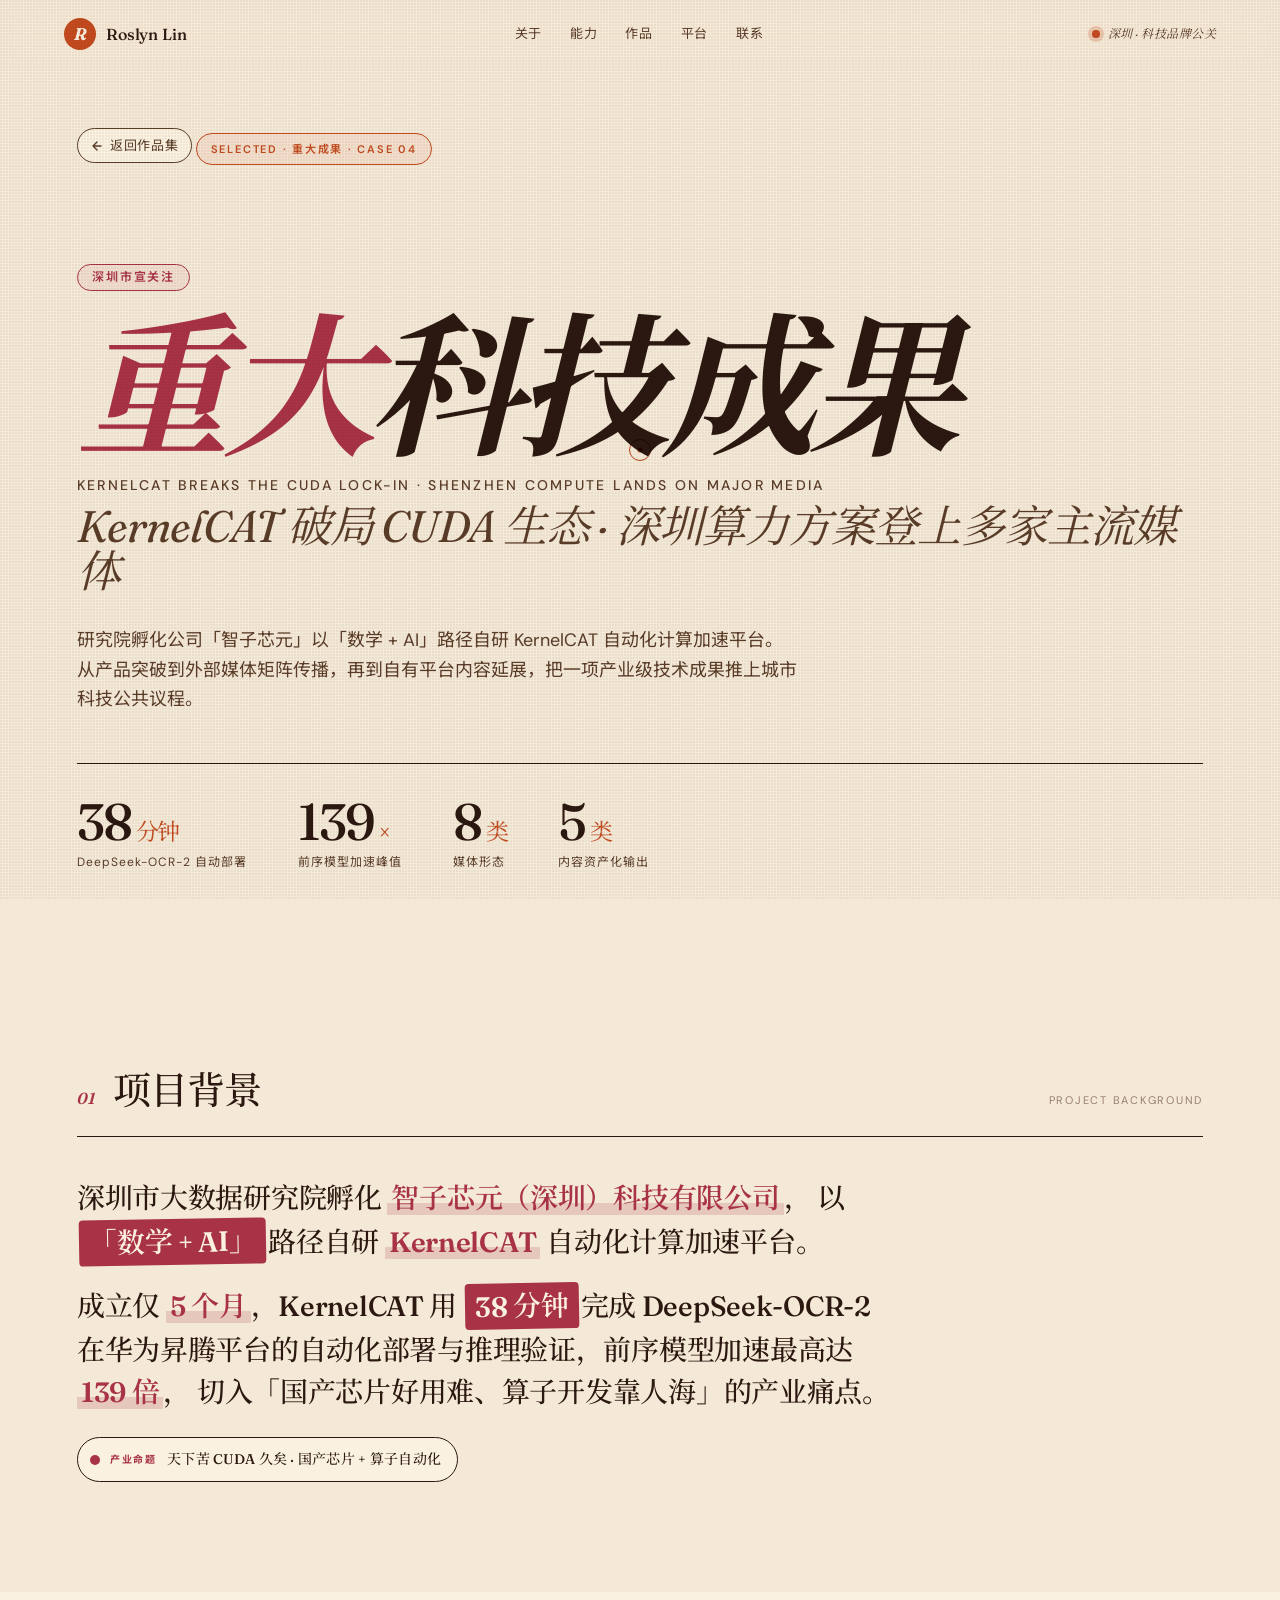
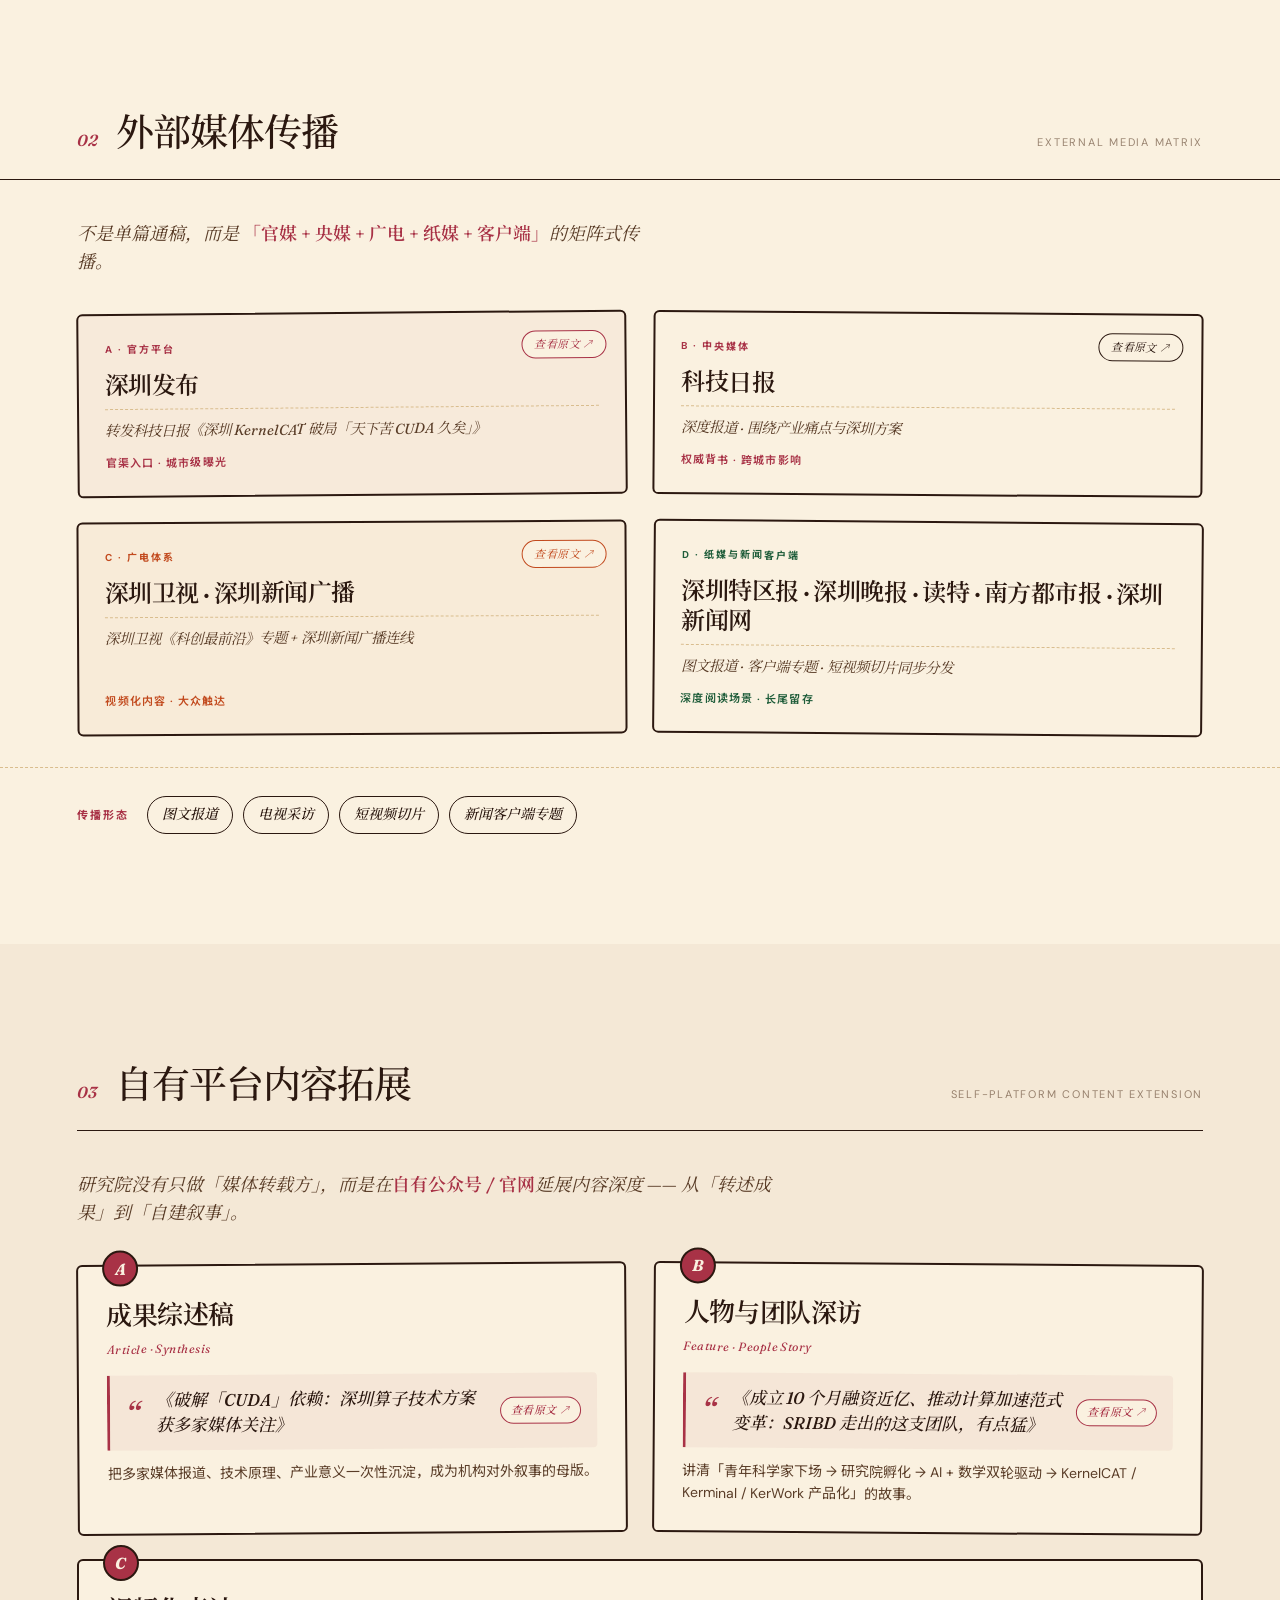
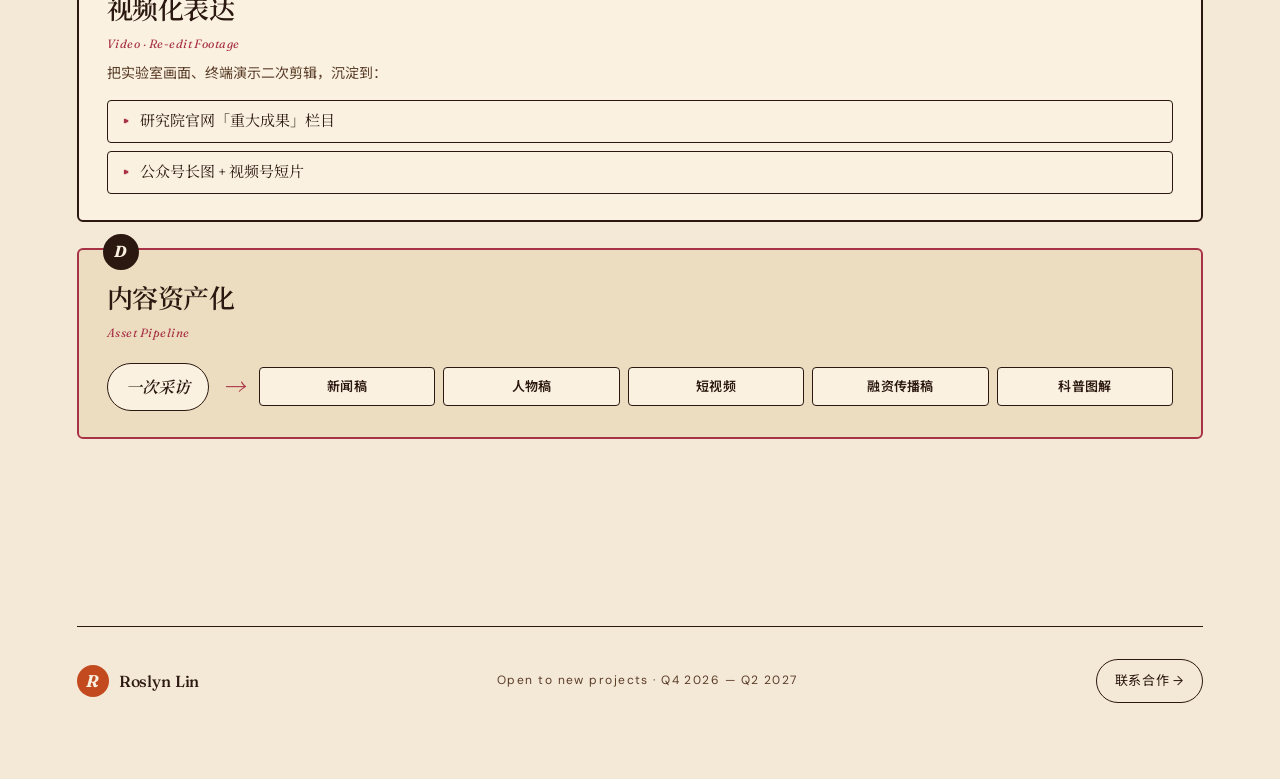
==== commit 17e714a1: "v3.9.7: add embed links for media cards + self-platform quotes" ====
--- a/project-major-result.html
+++ b/project-major-result.html
@@ -111,26 +111,29 @@
       <p class="major-lead">不是单篇通稿，而是 <em>「官媒 + 央媒 + 广电 + 纸媒 + 客户端」</em>的矩阵式传播。</p>
 
       <div class="major-media-grid">
-        <article class="major-media-card major-media-card-official">
+        <a class="major-media-card major-media-card-official major-media-card-link" href="https://mp.weixin.qq.com/s/0-zWo96WEkG2btIHKM0Whg?scene=1&click_id=1809550419" target="_blank" rel="noopener">
           <div class="major-media-cat">A · 官方平台</div>
           <h3 class="major-media-title">深圳发布</h3>
           <p class="major-media-headline">转发科技日报《深圳 KernelCAT 破局「天下苦 CUDA 久矣」》</p>
           <span class="major-media-role">官渠入口 · 城市级曝光</span>
-        </article>
-
-        <article class="major-media-card major-media-card-central">
+          <span class="major-media-cta">查看原文 ↗</span>
+        </a>
+
+        <a class="major-media-card major-media-card-central major-media-card-link" href="https://app.kjrb.com.cn/app/template/displayTemplate/news/newsDetail/844/482808.html?isShare=true" target="_blank" rel="noopener">
           <div class="major-media-cat">B · 中央媒体</div>
           <h3 class="major-media-title">科技日报</h3>
           <p class="major-media-headline">深度报道 · 围绕产业痛点与深圳方案</p>
           <span class="major-media-role">权威背书 · 跨城市影响</span>
-        </article>
-
-        <article class="major-media-card major-media-card-broadcast">
+          <span class="major-media-cta">查看原文 ↗</span>
+        </a>
+
+        <a class="major-media-card major-media-card-broadcast major-media-card-link" href="https://weixin.qq.com/sph/AMSnSqn5PA" target="_blank" rel="noopener">
           <div class="major-media-cat">C · 广电体系</div>
           <h3 class="major-media-title">深圳卫视 · 深圳新闻广播</h3>
           <p class="major-media-headline">深圳卫视《科创最前沿》专题 + 深圳新闻广播连线</p>
           <span class="major-media-role">视频化内容 · 大众触达</span>
-        </article>
+          <span class="major-media-cta">查看原文 ↗</span>
+        </a>
 
         <article class="major-media-card major-media-card-press">
           <div class="major-media-cat">D · 纸媒与新闻客户端</div>
@@ -166,7 +169,10 @@
           <span class="major-own-num">A</span>
           <h3 class="major-own-title">成果综述稿</h3>
           <p class="major-own-sub">Article · Synthesis</p>
-          <blockquote class="major-own-quote">《破解「CUDA」依赖：深圳算子技术方案获多家媒体关注》</blockquote>
+          <a class="major-own-quote major-own-quote-link" href="https://mp.weixin.qq.com/s/XhCm5pgBBKmq4WjWN-zP0A" target="_blank" rel="noopener">
+            《破解「CUDA」依赖：深圳算子技术方案获多家媒体关注》
+            <span class="major-own-quote-cta">查看原文 ↗</span>
+          </a>
           <p class="major-own-desc">把多家媒体报道、技术原理、产业意义一次性沉淀，成为机构对外叙事的母版。</p>
         </article>
 
@@ -174,7 +180,10 @@
           <span class="major-own-num">B</span>
           <h3 class="major-own-title">人物与团队深访</h3>
           <p class="major-own-sub">Feature · People Story</p>
-          <blockquote class="major-own-quote">《成立 10 个月融资近亿、推动计算加速范式变革：SRIBD 走出的这支团队，有点猛》</blockquote>
+          <a class="major-own-quote major-own-quote-link" href="https://weixin.qq.com/sph/ANDSxHo3ED" target="_blank" rel="noopener">
+            《成立 10 个月融资近亿、推动计算加速范式变革：SRIBD 走出的这支团队，有点猛》
+            <span class="major-own-quote-cta">查看原文 ↗</span>
+          </a>
           <p class="major-own-desc">讲清「青年科学家下场 → 研究院孵化 → AI + 数学双轮驱动 → KernelCAT / Kerminal / KerWork 产品化」的故事。</p>
         </article>
 
--- a/styles.css
+++ b/styles.css
@@ -3466,6 +3466,52 @@
 .major-media-card-broadcast { transform: rotate(-0.3deg); background: rgba(194, 74, 30, 0.04); }
 .major-media-card-press { transform: rotate(0.5deg); }
 .major-media-card:hover { transform: rotate(0) translateY(-4px); }
+
+/* clickable media card (renders as <a>) */
+.major-media-card-link {
+  display: flex;
+  flex-direction: column;
+  text-decoration: none;
+  color: inherit;
+  cursor: pointer;
+}
+.major-media-card-link:hover {
+  transform: rotate(0) translateY(-4px);
+  box-shadow: 0 24px 40px -16px rgba(43, 24, 16, 0.25);
+}
+.major-media-card-link:hover .major-media-cta {
+  background: var(--c-red);
+  color: var(--paper);
+  border-color: var(--c-red);
+}
+.major-media-card-link.major-media-card-broadcast:hover .major-media-cta {
+  background: var(--c-orange);
+  border-color: var(--c-orange);
+}
+.major-media-cta {
+  position: absolute;
+  top: 18px;
+  right: 18px;
+  padding: 4px 12px;
+  border: 1.5px solid var(--ink);
+  border-radius: 100px;
+  font-family: var(--serif);
+  font-style: italic;
+  font-size: 11px;
+  letter-spacing: 0.04em;
+  background: var(--paper);
+  color: var(--ink);
+  transition: all 0.3s var(--ease);
+}
+.major-media-card-official .major-media-cta { color: var(--c-red); border-color: var(--c-red); }
+.major-media-card-broadcast .major-media-cta { color: var(--c-orange); border-color: var(--c-orange); }
+.major-media-card-central .major-media-cta { color: var(--ink); }
+.major-media-card-link:hover .major-media-card-official .major-media-cta,
+.major-media-card-link.major-media-card-official:hover .major-media-cta {
+  background: var(--c-red);
+  color: var(--paper);
+  border-color: var(--c-red);
+}
 .major-media-cat {
   font-family: var(--sans);
   font-size: 10px;
@@ -3620,6 +3666,50 @@
   background: rgba(168, 50, 70, 0.06);
   border-left: 3px solid var(--c-red);
   border-radius: 0 4px 4px 0;
+}
+.major-own-quote-link {
+  display: flex;
+  align-items: center;
+  justify-content: space-between;
+  gap: 12px;
+  text-decoration: none;
+  color: inherit;
+  cursor: pointer;
+  transition: background 0.3s var(--ease), border-left-color 0.3s var(--ease), transform 0.3s var(--ease);
+}
+.major-own-quote-link::before {
+  content: "“";
+  font-family: var(--serif);
+  font-style: italic;
+  font-size: 32px;
+  line-height: 0.8;
+  color: var(--c-red);
+  margin-right: 4px;
+  flex-shrink: 0;
+}
+.major-own-quote-link:hover {
+  background: rgba(168, 50, 70, 0.14);
+  border-left-color: var(--ink);
+  transform: translateX(4px);
+}
+.major-own-quote-link:hover .major-own-quote-cta {
+  background: var(--c-red);
+  color: var(--paper);
+  border-color: var(--c-red);
+}
+.major-own-quote-cta {
+  flex-shrink: 0;
+  padding: 4px 10px;
+  border: 1.5px solid var(--c-red);
+  border-radius: 100px;
+  font-family: var(--serif);
+  font-style: italic;
+  font-size: 11px;
+  letter-spacing: 0.04em;
+  color: var(--c-red);
+  background: var(--paper);
+  transition: all 0.3s var(--ease);
+  white-space: nowrap;
 }
 .major-own-desc {
   font-family: var(--sans);
